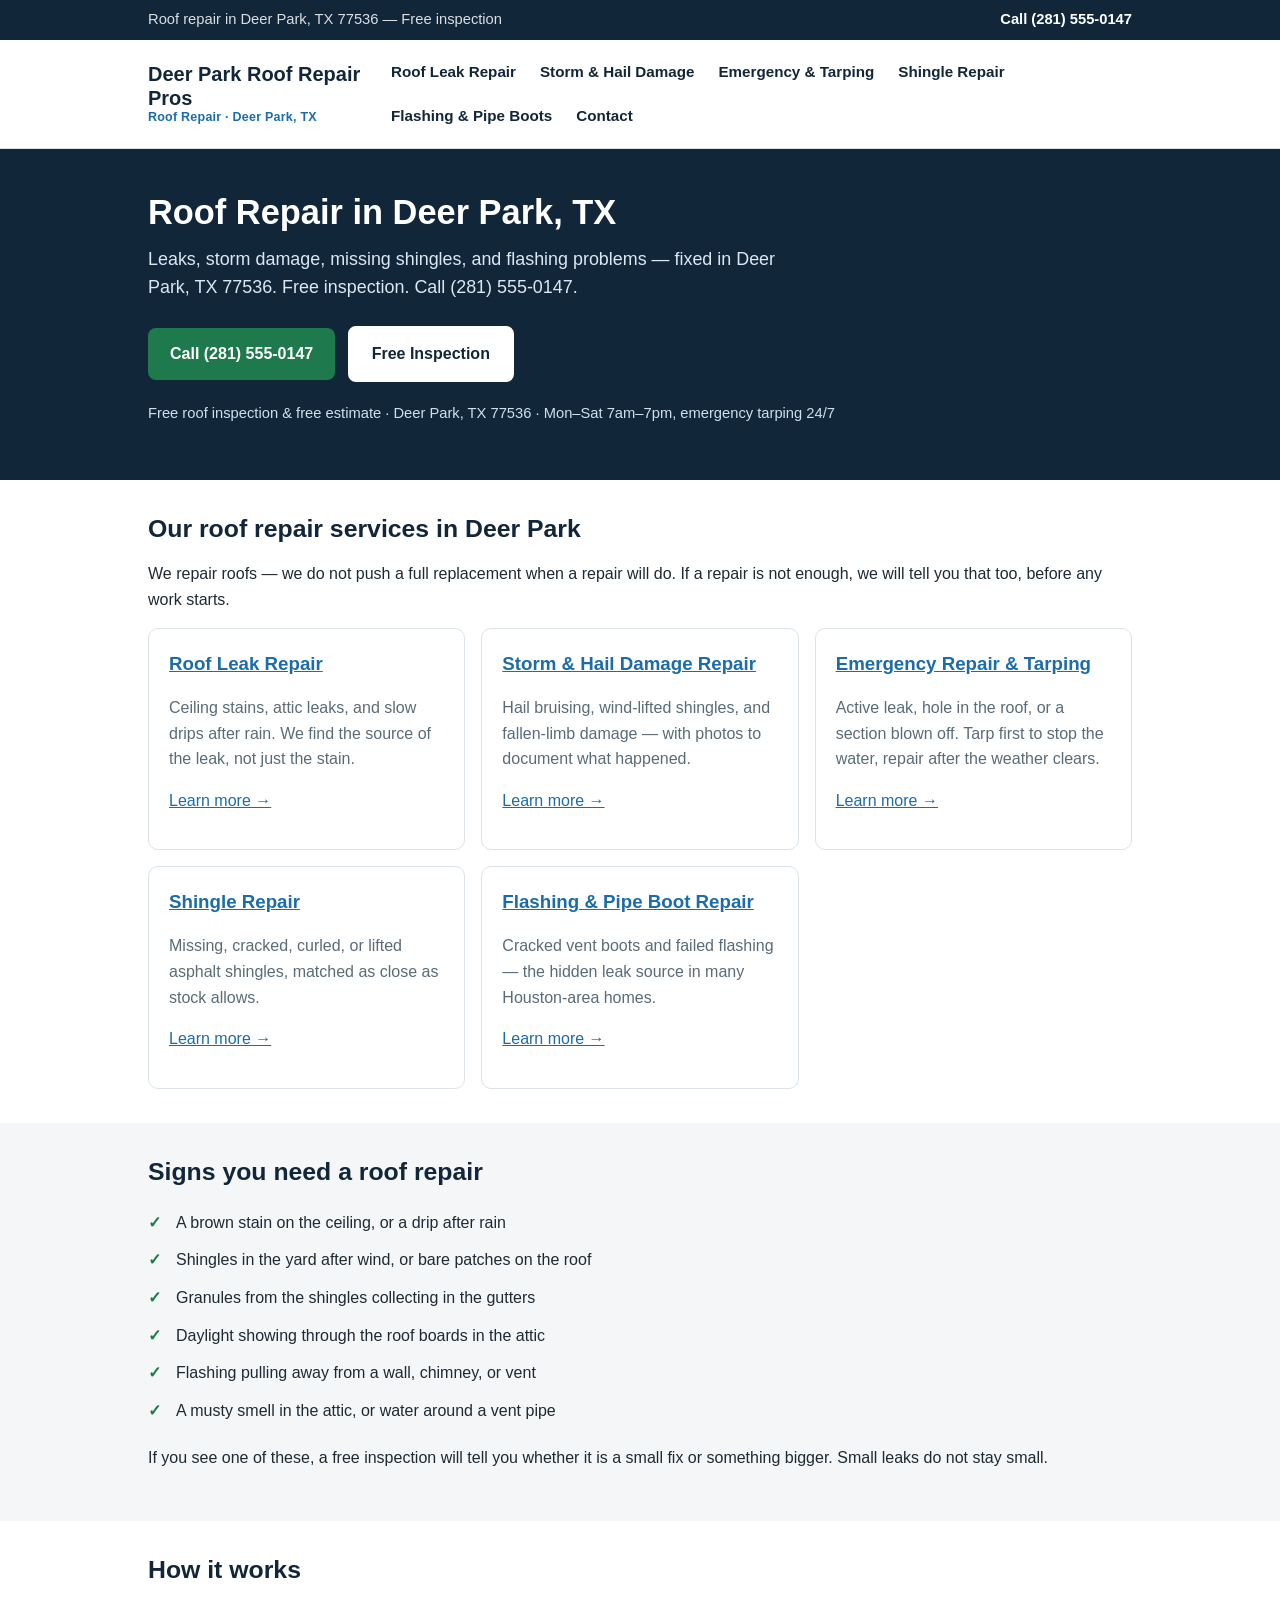
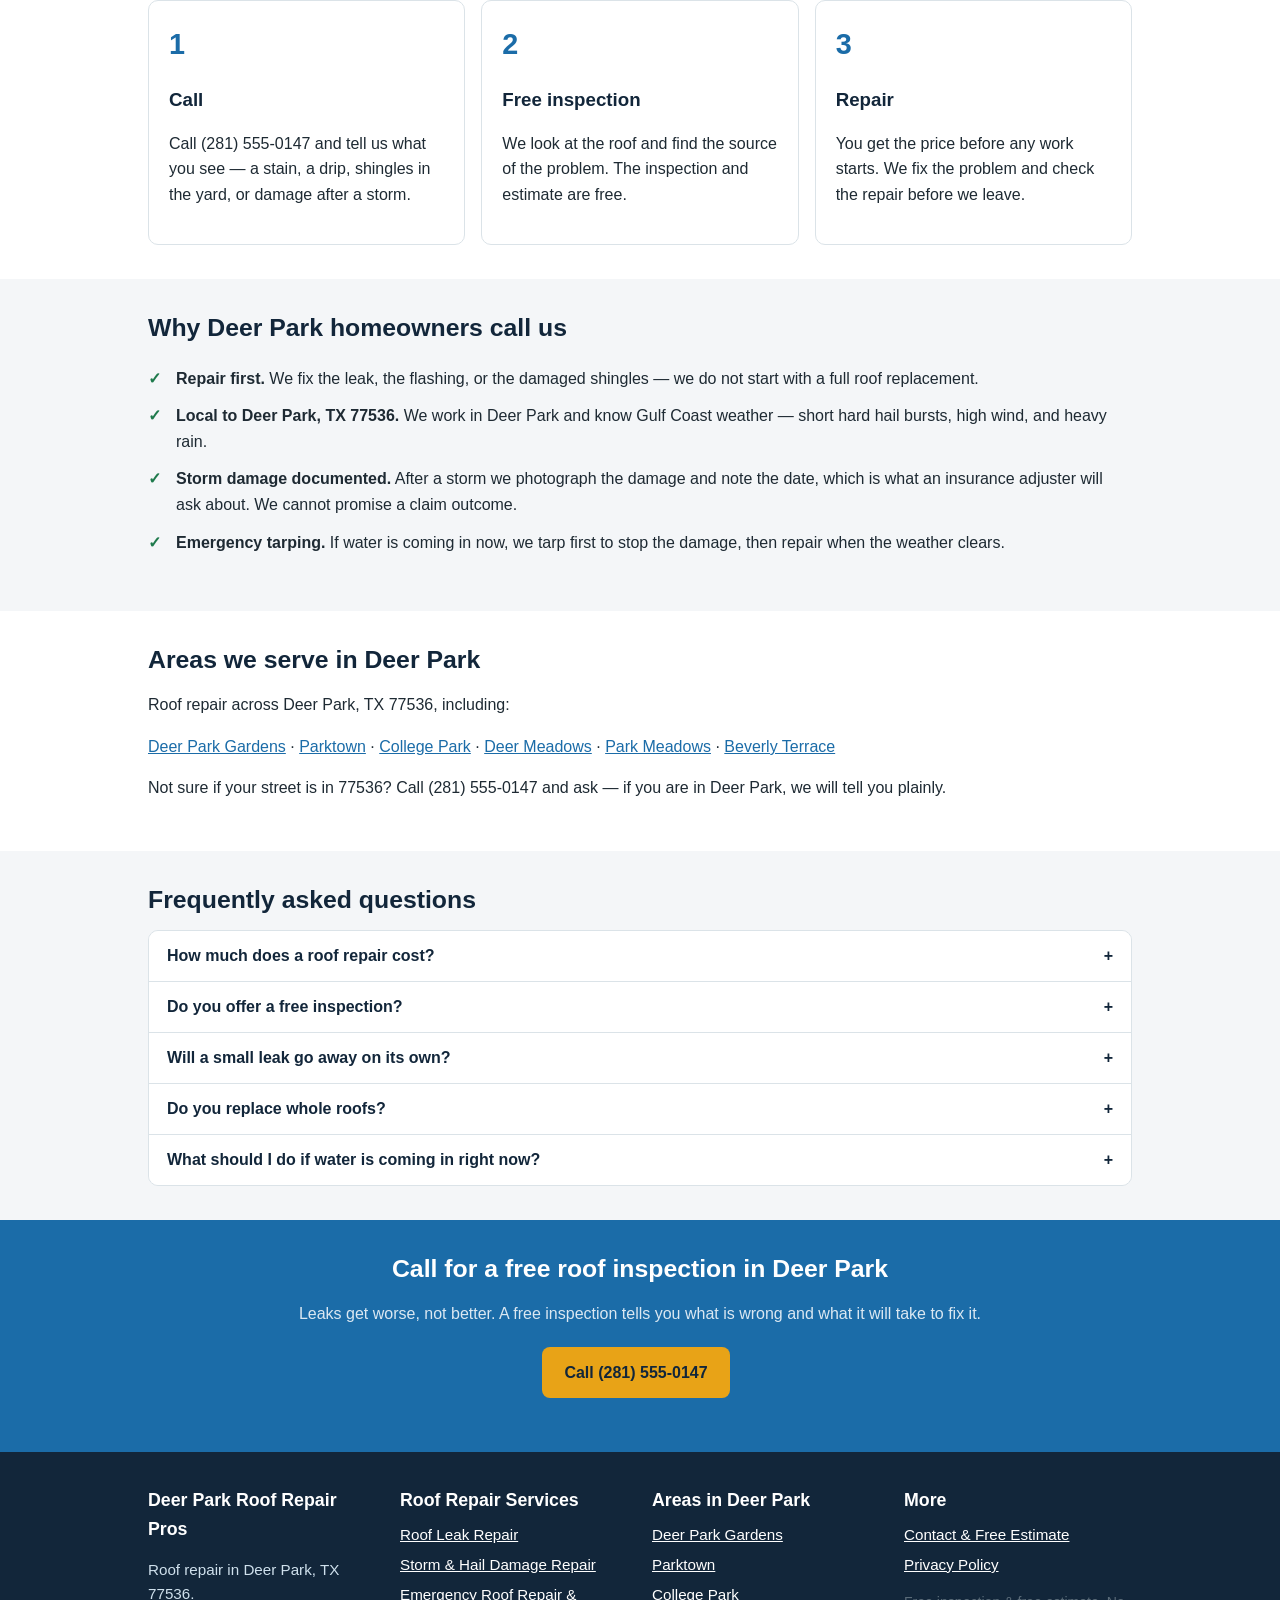
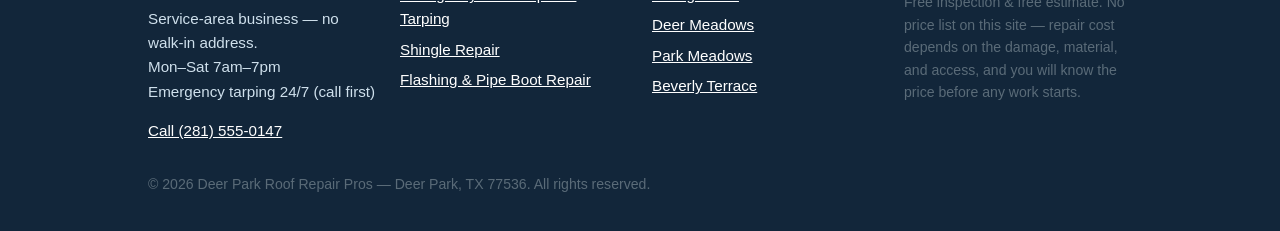
==== index.html @ 34832a9e "Initial site: Deer Park Roof Repair Pros - 14 pages, dummy phone (281) 555-0147" ====
<!DOCTYPE html>
<html lang="en">
<head>
<meta charset="utf-8">
<meta name="viewport" content="width=device-width, initial-scale=1">
<title>Roof Repair in Deer Park, TX | Deer Park Roof Repair Pros</title>
<meta name="description" content="Roof repair in Deer Park, TX 77536. Leak repair, storm &amp; hail damage, emergency tarping, shingle and flashing repair. Call for a free roof inspection.">
<link rel="icon" href="data:image/svg+xml,%3Csvg xmlns='http://www.w3.org/2000/svg' viewBox='0 0 32 32'%3E%3Crect width='32' height='32' rx='6' fill='%2312263a'/%3E%3Cpath d='M5 19 L16 7 L27 19' stroke='%23e8a317' stroke-width='3' fill='none'/%3E%3C/svg%3E">
<link rel="stylesheet" href="/styles.css">
<script type="application/ld+json">
{"@context":"https://schema.org","@type":"RoofingContractor","name":"Deer Park Roof Repair Pros","url":"https://deerparkroofrepair.com/","telephone":"+12815550147","areaServed":{"@type":"City","name":"Deer Park","addressRegion":"TX","postalCode":"77536"},"address":{"@type":"PostalAddress","addressLocality":"Deer Park","addressRegion":"TX","postalCode":"77536","addressCountry":"US"},"openingHoursSpecification":[{"@type":"OpeningHoursSpecification","dayOfWeek":["Monday","Tuesday","Wednesday","Thursday","Friday","Saturday"],"opens":"07:00","closes":"19:00"}]}
</script></head>
<body>
<div class="topbar"><div class="container"><span>Roof repair in Deer Park, TX 77536 &mdash; Free inspection</span><a href="tel:+12815550147">Call (281) 555-0147</a></div></div>
<header class="site"><div class="container"><a class="logo" href="/">Deer Park Roof Repair Pros<small>Roof Repair &middot; Deer Park, TX</small></a><button class="menu-btn" aria-expanded="false" aria-label="Menu">&#9776; Menu</button><nav class="main"><a href="/roof-leak-repair/">Roof Leak Repair</a><a href="/storm-hail-damage-repair/">Storm & Hail Damage</a><a href="/emergency-roof-repair-tarping/">Emergency & Tarping</a><a href="/shingle-repair/">Shingle Repair</a><a href="/flashing-pipe-boot-repair/">Flashing & Pipe Boots</a><a href="/contact/">Contact</a></nav></div></header>
<main>
<section class="hero"><div class="container"><h1>Roof Repair in Deer Park, TX</h1><p class="lead">Leaks, storm damage, missing shingles, and flashing problems — fixed in Deer Park, TX 77536. Free inspection. Call (281) 555-0147.</p>
<p><a class="btn call" href="tel:+12815550147">Call (281) 555-0147</a> <a class="btn secondary" href="/contact/">Free Inspection</a></p>
<p class="trust">Free roof inspection &amp; free estimate &middot; Deer Park, TX 77536 &middot; Mon&ndash;Sat 7am&ndash;7pm, emergency tarping 24/7</p></div></section>
<section><div class="container"><h2>Our roof repair services in Deer Park</h2><p>We repair roofs — we do not push a full replacement when a repair will do. If a repair is not enough, we will tell you that too, before any work starts.</p><div class="cards"><div class="card"><h3><a href="/roof-leak-repair/">Roof Leak Repair</a></h3><p>Ceiling stains, attic leaks, and slow drips after rain. We find the source of the leak, not just the stain.</p><p><a href="/roof-leak-repair/">Learn more &rarr;</a></p></div><div class="card"><h3><a href="/storm-hail-damage-repair/">Storm &amp; Hail Damage Repair</a></h3><p>Hail bruising, wind-lifted shingles, and fallen-limb damage — with photos to document what happened.</p><p><a href="/storm-hail-damage-repair/">Learn more &rarr;</a></p></div><div class="card"><h3><a href="/emergency-roof-repair-tarping/">Emergency Repair &amp; Tarping</a></h3><p>Active leak, hole in the roof, or a section blown off. Tarp first to stop the water, repair after the weather clears.</p><p><a href="/emergency-roof-repair-tarping/">Learn more &rarr;</a></p></div><div class="card"><h3><a href="/shingle-repair/">Shingle Repair</a></h3><p>Missing, cracked, curled, or lifted asphalt shingles, matched as close as stock allows.</p><p><a href="/shingle-repair/">Learn more &rarr;</a></p></div><div class="card"><h3><a href="/flashing-pipe-boot-repair/">Flashing &amp; Pipe Boot Repair</a></h3><p>Cracked vent boots and failed flashing — the hidden leak source in many Houston-area homes.</p><p><a href="/flashing-pipe-boot-repair/">Learn more &rarr;</a></p></div></div></div></section>
<section class="alt"><div class="container"><h2>Signs you need a roof repair</h2><ul class="check">
<li>A brown stain on the ceiling, or a drip after rain</li>
<li>Shingles in the yard after wind, or bare patches on the roof</li>
<li>Granules from the shingles collecting in the gutters</li>
<li>Daylight showing through the roof boards in the attic</li>
<li>Flashing pulling away from a wall, chimney, or vent</li>
<li>A musty smell in the attic, or water around a vent pipe</li>
</ul><p>If you see one of these, a free inspection will tell you whether it is a small fix or something bigger. Small leaks do not stay small.</p></div></section>
<section><div class="container"><h2>How it works</h2><div class="steps">
<div class="step"><strong>1</strong><h3>Call</h3><p>Call (281) 555-0147 and tell us what you see — a stain, a drip, shingles in the yard, or damage after a storm.</p></div>
<div class="step"><strong>2</strong><h3>Free inspection</h3><p>We look at the roof and find the source of the problem. The inspection and estimate are free.</p></div>
<div class="step"><strong>3</strong><h3>Repair</h3><p>You get the price before any work starts. We fix the problem and check the repair before we leave.</p></div>
</div></div></section>
<section class="alt"><div class="container"><h2>Why Deer Park homeowners call us</h2><ul class="check">
<li><strong>Repair first.</strong> We fix the leak, the flashing, or the damaged shingles — we do not start with a full roof replacement.</li>
<li><strong>Local to Deer Park, TX 77536.</strong> We work in Deer Park and know Gulf Coast weather — short hard hail bursts, high wind, and heavy rain.</li>
<li><strong>Storm damage documented.</strong> After a storm we photograph the damage and note the date, which is what an insurance adjuster will ask about. We cannot promise a claim outcome.</li>
<li><strong>Emergency tarping.</strong> If water is coming in now, we tarp first to stop the damage, then repair when the weather clears.</li>
</ul></div></section>
<section><div class="container"><h2>Areas we serve in Deer Park</h2><p>Roof repair across Deer Park, TX 77536, including:</p><p><a href="/areas/deer-park-gardens/">Deer Park Gardens</a> &middot; <a href="/areas/parktown/">Parktown</a> &middot; <a href="/areas/college-park/">College Park</a> &middot; <a href="/areas/deer-meadows/">Deer Meadows</a> &middot; <a href="/areas/park-meadows/">Park Meadows</a> &middot; <a href="/areas/beverly-terrace/">Beverly Terrace</a></p><p>Not sure if your street is in 77536? Call (281) 555-0147 and ask — if you are in Deer Park, we will tell you plainly.</p></div></section>
<section class="alt"><div class="container"><h2>Frequently asked questions</h2><div class="faq"><div class="faq-item"><button class="faq-q" type="button">How much does a roof repair cost? <span>+</span></button><div class="faq-a"><p>It depends on the size of the damage, the roofing material, and how easy the roof is to access. The inspection and estimate are free, and you will know the price before any work starts. We do not publish a price list, because the same leak can be a small fix on one roof and a bigger job on another.</p></div></div><div class="faq-item"><button class="faq-q" type="button">Do you offer a free inspection? <span>+</span></button><div class="faq-a"><p>Yes. Call (281) 555-0147 to book a free roof inspection in Deer Park, TX 77536. We find the source of the problem and give you an estimate before any work starts.</p></div></div><div class="faq-item"><button class="faq-q" type="button">Will a small leak go away on its own? <span>+</span></button><div class="faq-a"><p>No. A small leak usually gets worse — it can stain ceilings, damage decking, and cause mold in the attic. A free inspection is the cheapest way to find out what it is.</p></div></div><div class="faq-item"><button class="faq-q" type="button">Do you replace whole roofs? <span>+</span></button><div class="faq-a"><p>This site is for roof repair. If an inspection shows a repair will not hold, we will tell you that honestly and explain why, before any work starts.</p></div></div><div class="faq-item"><button class="faq-q" type="button">What should I do if water is coming in right now? <span>+</span></button><div class="faq-a"><p>Move valuables out of the way, put a bucket under the drip, and call (281) 555-0147 for emergency tarping. Do not climb on a wet roof.</p></div></div></div></div></section>
<section class="cta-band"><div class="container"><h2>Call for a free roof inspection in Deer Park</h2><p>Leaks get worse, not better. A free inspection tells you what is wrong and what it will take to fix it.</p><p><a class="btn" href="tel:+12815550147">Call (281) 555-0147</a></p></div></section>
</main>
<footer class="site"><div class="container"><div class="foot-grid">
<div><h3>Deer Park Roof Repair Pros</h3><p>Roof repair in Deer Park, TX 77536.<br>Service-area business &mdash; no walk-in address.<br>Mon&ndash;Sat 7am&ndash;7pm<br>Emergency tarping 24/7 (call first)</p><p><a href="tel:+12815550147">Call (281) 555-0147</a></p></div>
<div><h3>Roof Repair Services</h3><ul>
<li><a href="/roof-leak-repair/">Roof Leak Repair</a></li>
<li><a href="/storm-hail-damage-repair/">Storm &amp; Hail Damage Repair</a></li>
<li><a href="/emergency-roof-repair-tarping/">Emergency Roof Repair &amp; Tarping</a></li>
<li><a href="/shingle-repair/">Shingle Repair</a></li>
<li><a href="/flashing-pipe-boot-repair/">Flashing &amp; Pipe Boot Repair</a></li>
</ul></div>
<div><h3>Areas in Deer Park</h3><ul><li><a href="/areas/deer-park-gardens/">Deer Park Gardens</a></li><li><a href="/areas/parktown/">Parktown</a></li><li><a href="/areas/college-park/">College Park</a></li><li><a href="/areas/deer-meadows/">Deer Meadows</a></li><li><a href="/areas/park-meadows/">Park Meadows</a></li><li><a href="/areas/beverly-terrace/">Beverly Terrace</a></li></ul></div>
<div><h3>More</h3><ul><li><a href="/contact/">Contact &amp; Free Estimate</a></li><li><a href="/privacy-policy/">Privacy Policy</a></li></ul><p class="small">Free inspection &amp; free estimate. No price list on this site &mdash; repair cost depends on the damage, material, and access, and you will know the price before any work starts.</p></div>
</div><p class="small">&copy; 2026 Deer Park Roof Repair Pros &mdash; Deer Park, TX 77536. All rights reserved.</p></div></footer>
<a class="sticky-call" href="tel:+12815550147">Call Now: (281) 555-0147</a>
<script src="/script.js"></script>
</body>
</html>
---- styles.css ----
/* Deer Park Roof Repair Pros — shared styles. Static site, system fonts, no external requests. */
:root{--navy:#12263a;--blue:#1b6ca8;--blue-dark:#14507e;--accent:#e8a317;--bg:#f4f6f8;--card:#fff;--text:#1e2a33;--muted:#5a6b78;--line:#dbe3e8;--green:#1e7a4c}
*{box-sizing:border-box}
html{scroll-behavior:smooth}
body{margin:0;font-family:-apple-system,BlinkMacSystemFont,"Segoe UI",Roboto,Helvetica,Arial,sans-serif;color:var(--text);line-height:1.6;background:#fff}
a{color:var(--blue)}
img{max-width:100%}
.container{max-width:1020px;margin:0 auto;padding:0 18px}
.topbar{background:var(--navy);color:#fff;font-size:.92rem}
.topbar .container{display:flex;justify-content:space-between;align-items:center;gap:12px;padding-top:8px;padding-bottom:8px;flex-wrap:wrap}
.topbar a{color:#fff;font-weight:700;text-decoration:none}
.topbar span{opacity:.85}
header.site{background:#fff;border-bottom:1px solid var(--line);position:sticky;top:0;z-index:20}
header.site .container{display:flex;justify-content:space-between;align-items:center;gap:14px;padding-top:12px;padding-bottom:12px}
.logo{font-size:1.25rem;font-weight:800;color:var(--navy);text-decoration:none;line-height:1.2}
.logo small{display:block;font-size:.78rem;color:var(--blue);font-weight:700;letter-spacing:.02em}
nav.main{display:flex;gap:4px;flex-wrap:wrap}
nav.main a{color:var(--navy);text-decoration:none;padding:8px 10px;border-radius:6px;font-weight:600;font-size:.95rem}
nav.main a:hover,nav.main a.active{background:var(--bg);color:var(--blue)}
.menu-btn{display:none;background:var(--navy);color:#fff;border:0;border-radius:6px;padding:9px 12px;font-size:1rem;cursor:pointer}
.hero{background:var(--navy);color:#fff;padding:44px 0 40px}
.hero h1{font-size:2.15rem;line-height:1.15;margin:0 0 12px}
.hero p.lead{font-size:1.12rem;max-width:640px;margin:0 0 20px;color:#dbe8f2}
.btn{display:inline-block;background:var(--accent);color:#12263a;font-weight:800;text-decoration:none;padding:13px 22px;border-radius:8px;margin:4px 8px 4px 0}
.btn.secondary{background:#fff;color:var(--navy);border:2px solid #fff}
.btn.call{background:var(--green);color:#fff}
.btn:hover{opacity:.92}
.trust{font-size:.92rem;color:#cfe0ec;margin-top:14px}
section{padding:34px 0}
section.alt{background:var(--bg)}
h2{font-size:1.55rem;color:var(--navy);line-height:1.25;margin:0 0 14px}
h3{color:var(--navy);margin:18px 0 8px}
.cards{display:grid;grid-template-columns:repeat(auto-fit,minmax(260px,1fr));gap:16px}
.card{background:var(--card);border:1px solid var(--line);border-radius:10px;padding:20px}
.card h3{margin-top:0}
.card p{color:var(--muted)}
.steps{display:grid;grid-template-columns:repeat(auto-fit,minmax(220px,1fr));gap:16px;counter-reset:step}
.step{background:var(--card);border:1px solid var(--line);border-radius:10px;padding:20px}
.step strong{font-size:1.8rem;color:var(--blue);display:block}
ul.check{list-style:none;padding:0}
ul.check li{padding:6px 0 6px 28px;position:relative}
ul.check li:before{content:"✓";position:absolute;left:0;color:var(--green);font-weight:800}
.faq{border:1px solid var(--line);border-radius:10px;overflow:hidden}
.faq-item{border-bottom:1px solid var(--line)}
.faq-item:last-child{border-bottom:0}
.faq-q{width:100%;text-align:left;background:#fff;border:0;padding:16px 18px;font-size:1rem;font-weight:700;color:var(--navy);cursor:pointer;display:flex;justify-content:space-between;gap:12px}
.faq-a{display:none;padding:0 18px 16px;color:var(--muted)}
.faq-item.open .faq-a{display:block}
.cta-band{background:var(--blue);color:#fff;text-align:center}
.cta-band h2{color:#fff}
.cta-band p{color:#dbe8f2}
footer.site{background:var(--navy);color:#cfe0ec;padding:34px 0 22px;font-size:.95rem}
footer.site a{color:#fff}
footer.site h3{color:#fff;margin-top:0}
.foot-grid{display:grid;grid-template-columns:repeat(auto-fit,minmax(220px,1fr));gap:24px}
.foot-grid ul{list-style:none;padding:0;margin:0}
.foot-grid li{margin:6px 0}
.small{font-size:.88rem;color:var(--muted)}
.sticky-call{display:none;position:fixed;left:0;right:0;bottom:0;background:var(--green);color:#fff;text-align:center;padding:14px;font-weight:800;text-decoration:none;z-index:30;font-size:1.1rem}
form{max-width:560px}
label{display:block;font-weight:700;margin:14px 0 5px}
input,select,textarea{width:100%;padding:11px;border:1px solid var(--line);border-radius:6px;font:inherit}
button.submit{background:var(--blue);color:#fff;border:0;padding:13px 22px;border-radius:8px;font-weight:800;cursor:pointer;font-size:1rem}
.notice{background:#fff8e1;border:1px solid #f0d48a;border-radius:8px;padding:14px 16px;margin:16px 0}
@media(max-width:760px){
  .hero h1{font-size:1.7rem}
  nav.main{display:none;width:100%;flex-direction:column}
  nav.main.open{display:flex}
  .menu-btn{display:block}
  .topbar span{display:none}
  .sticky-call{display:block}
  body{padding-bottom:52px}
}
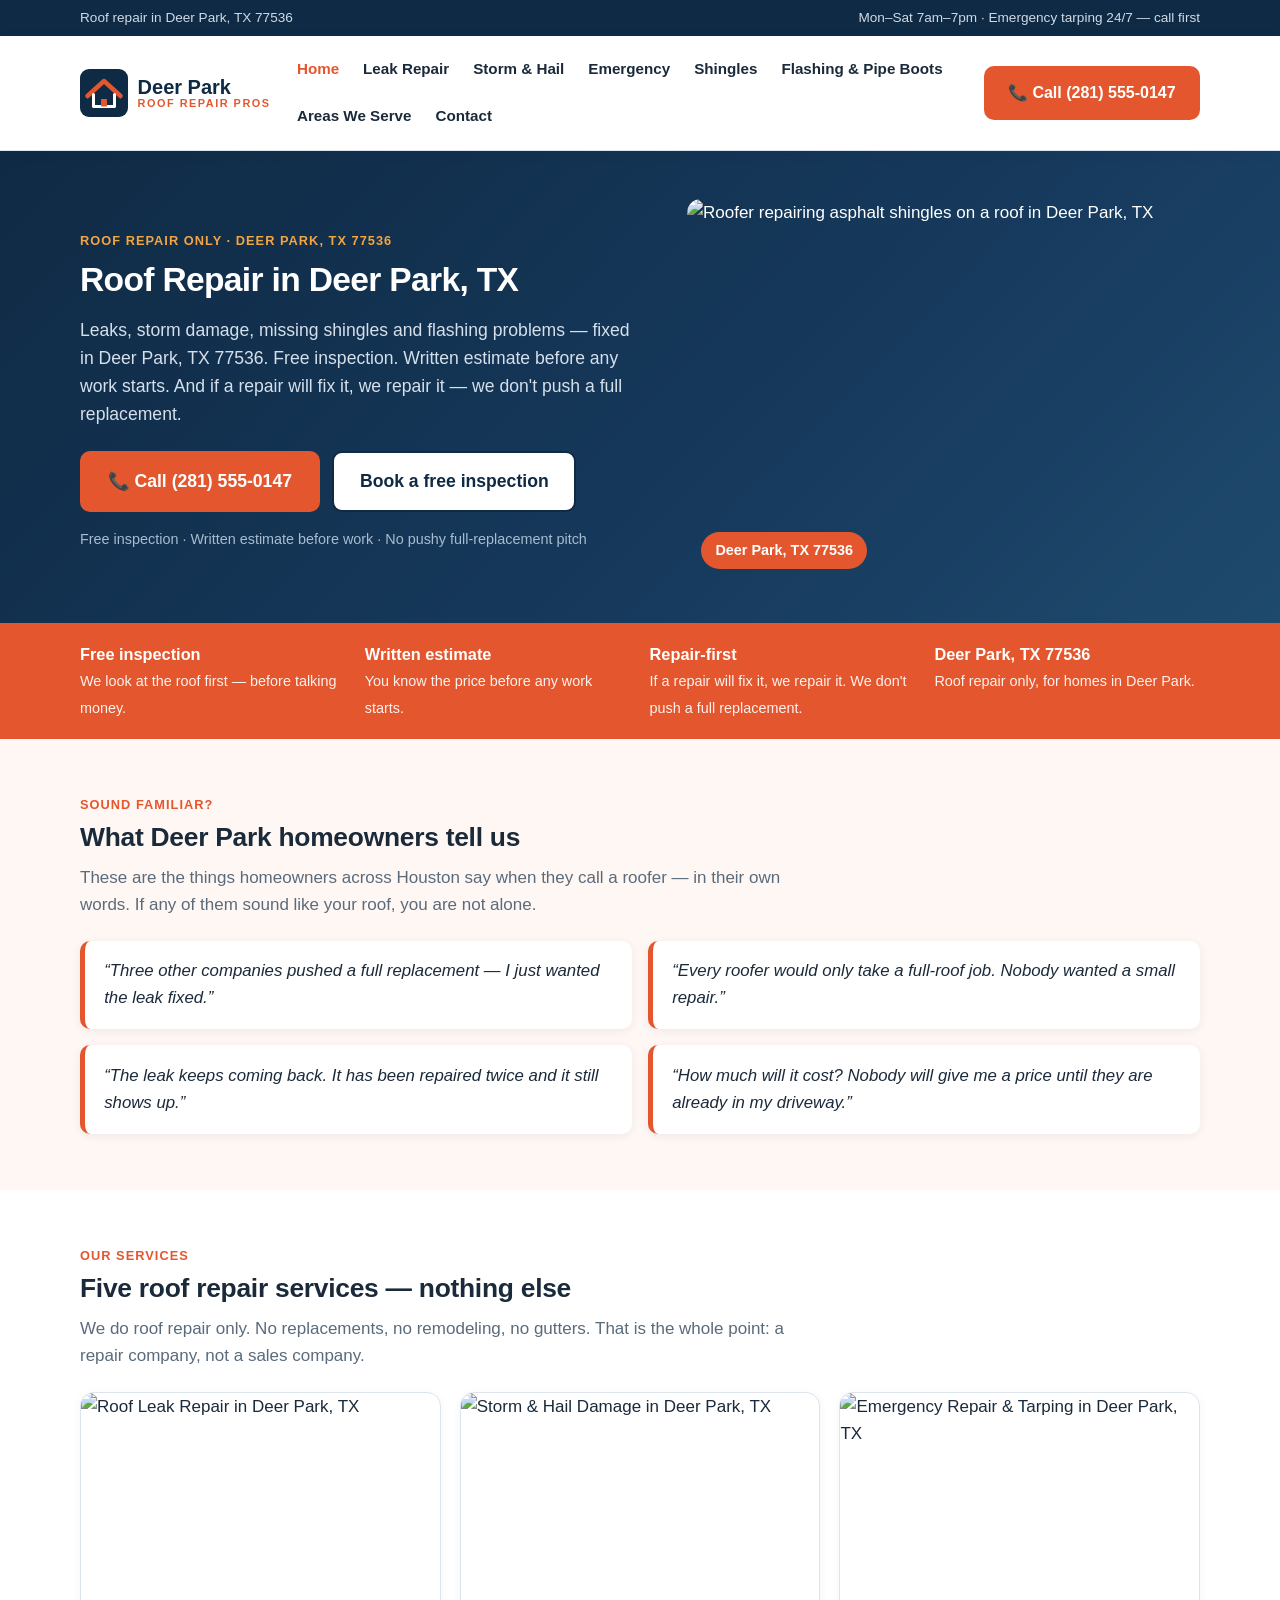
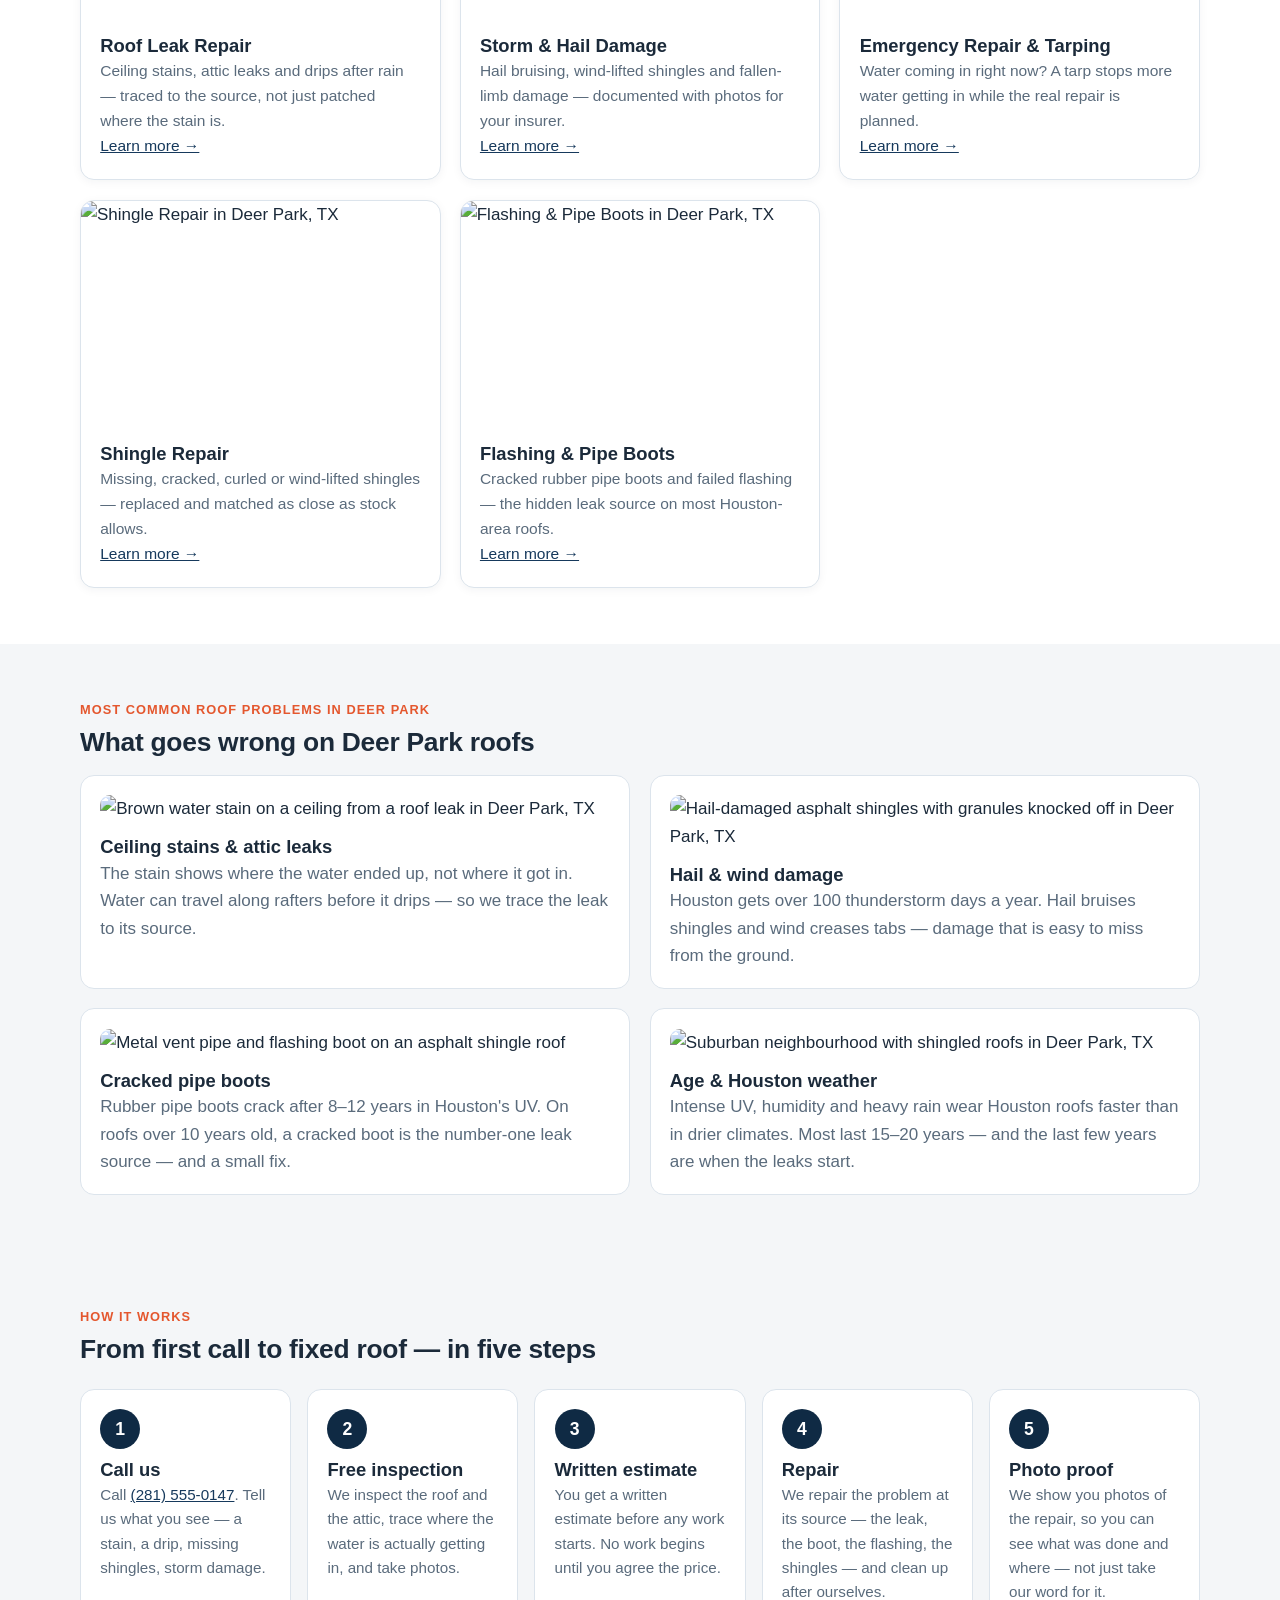
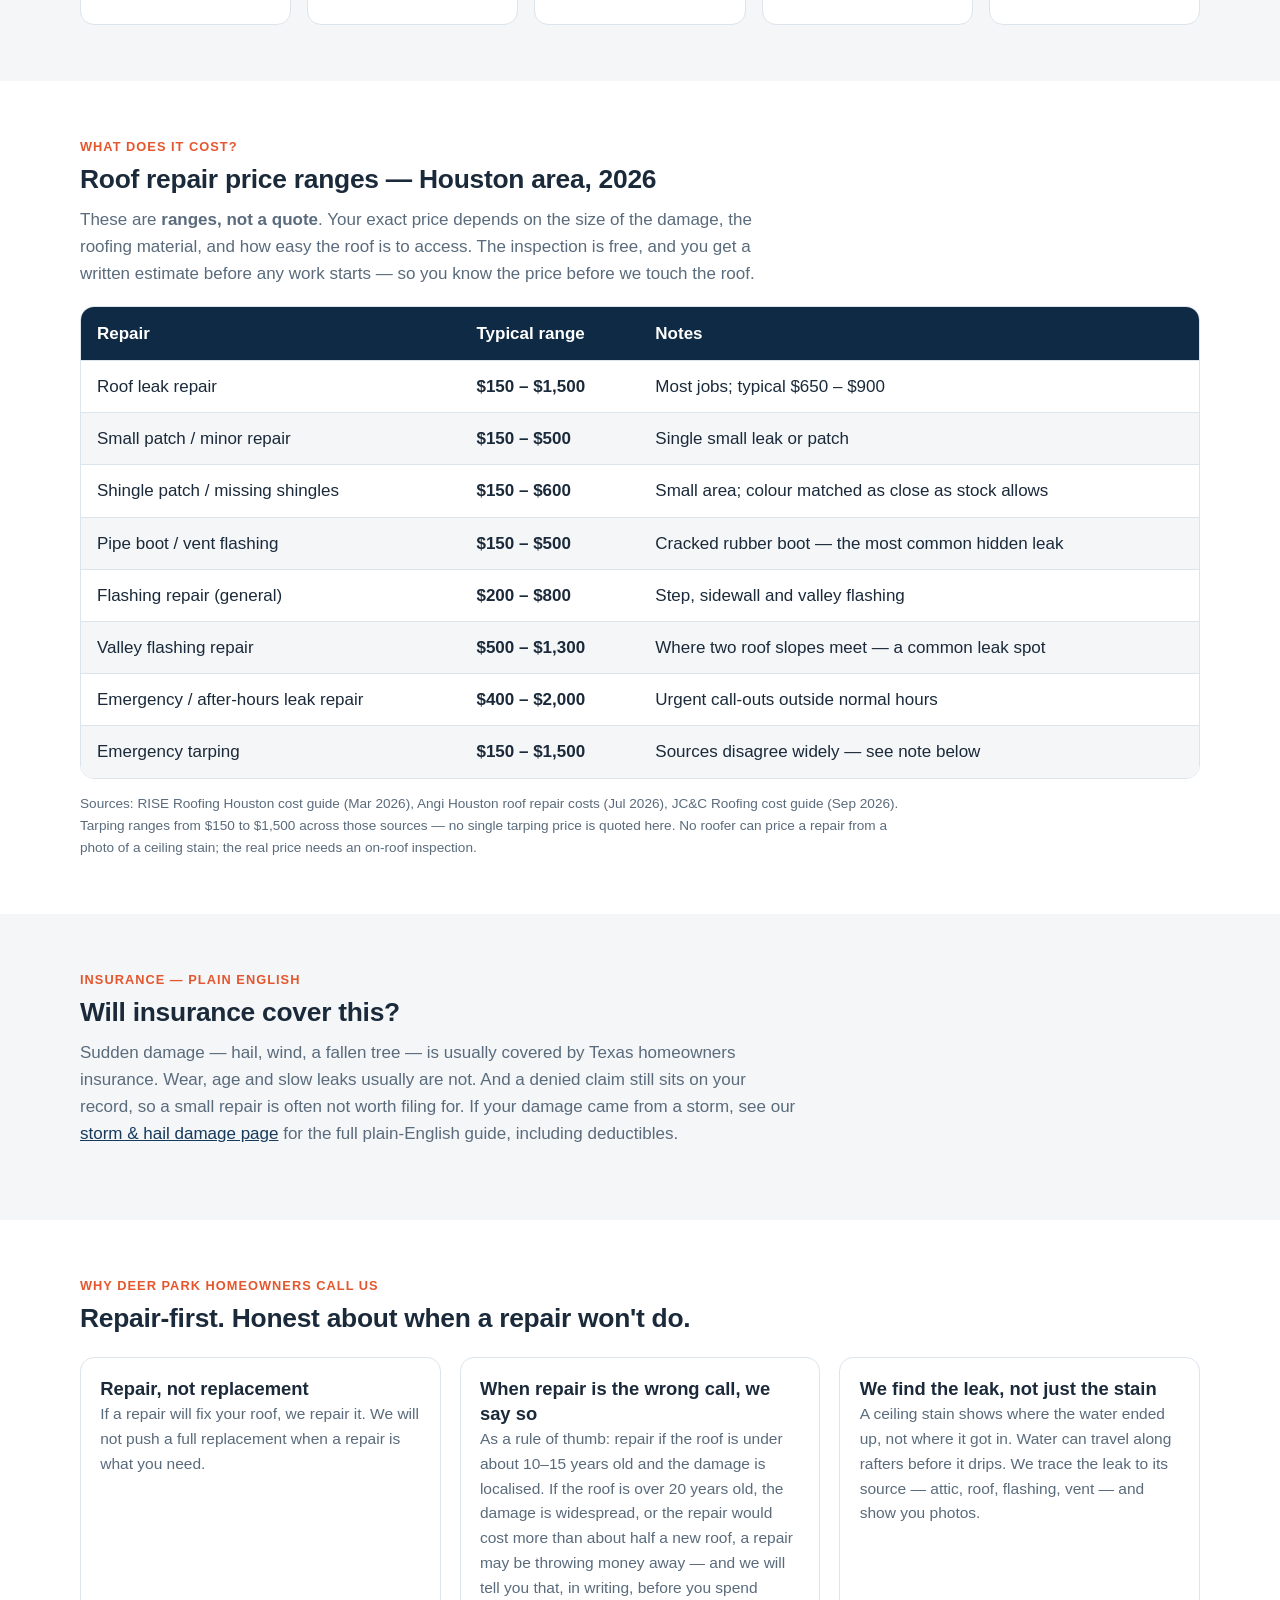
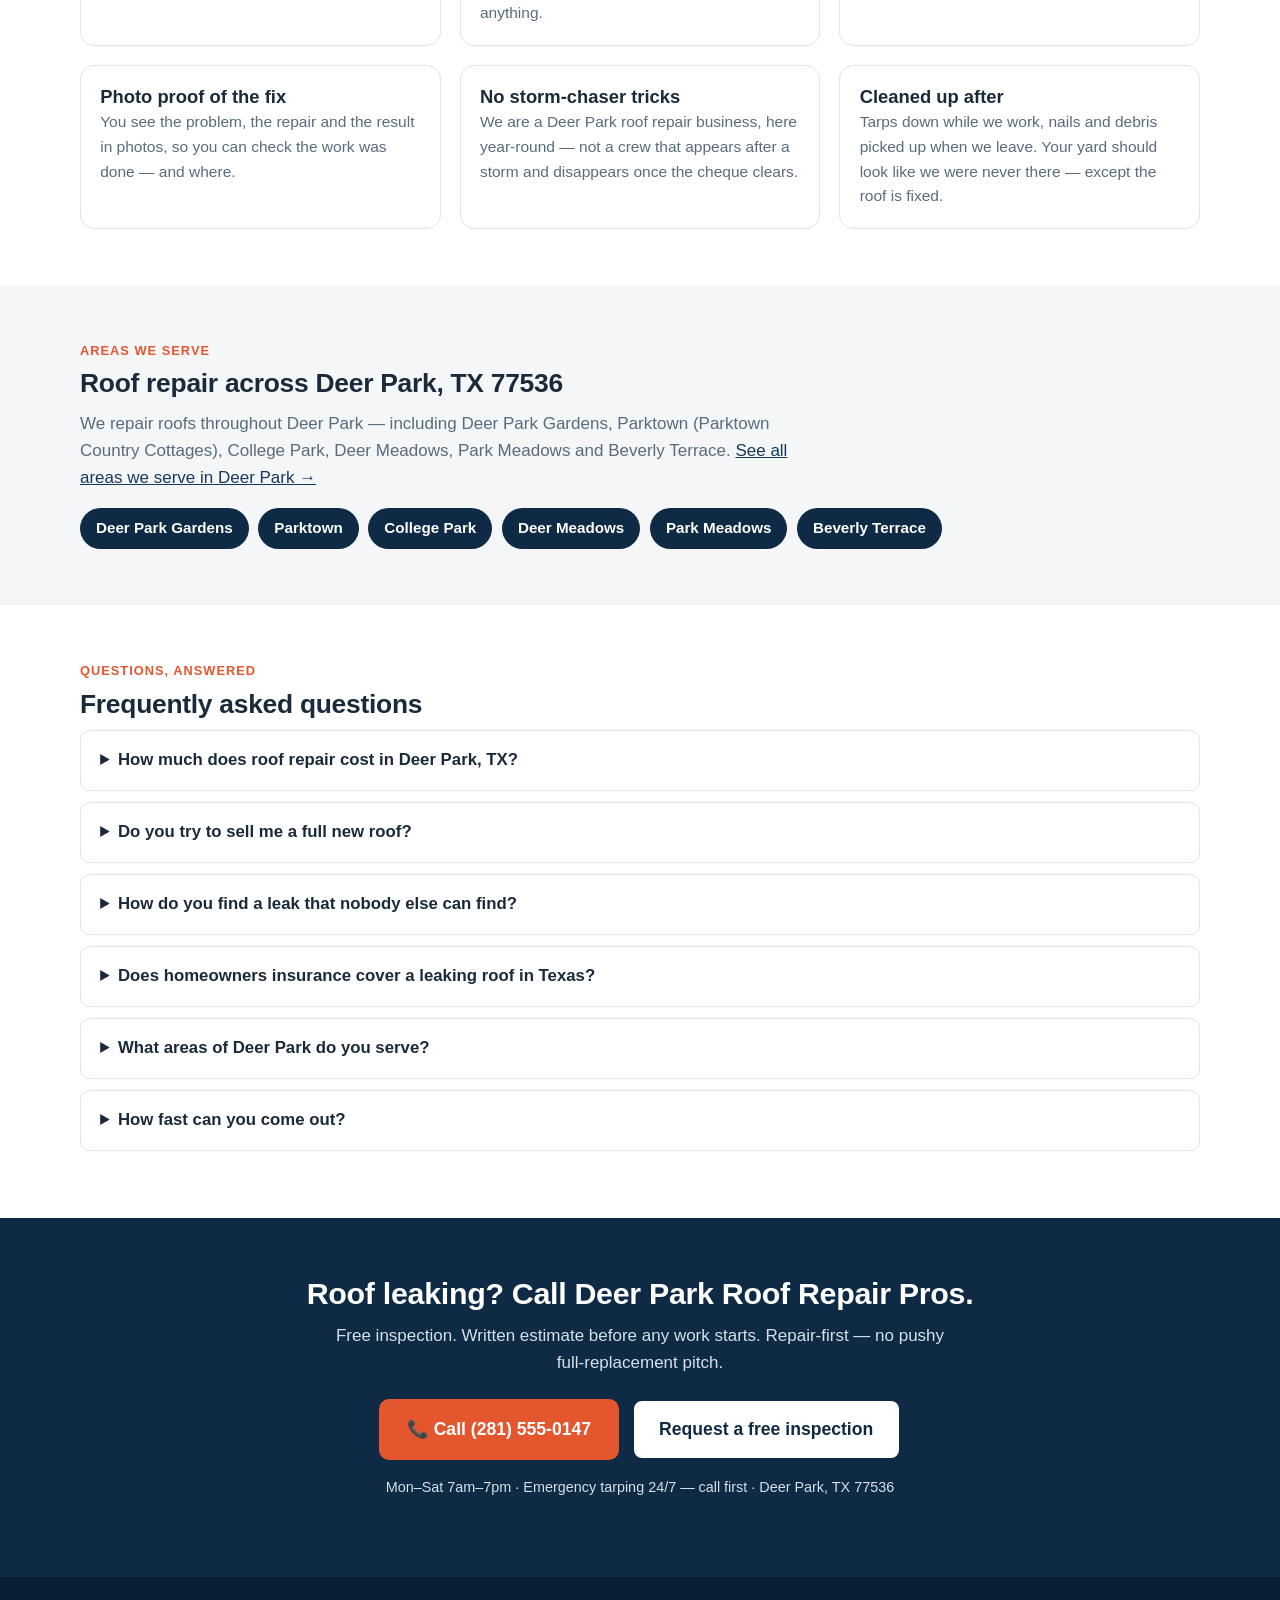
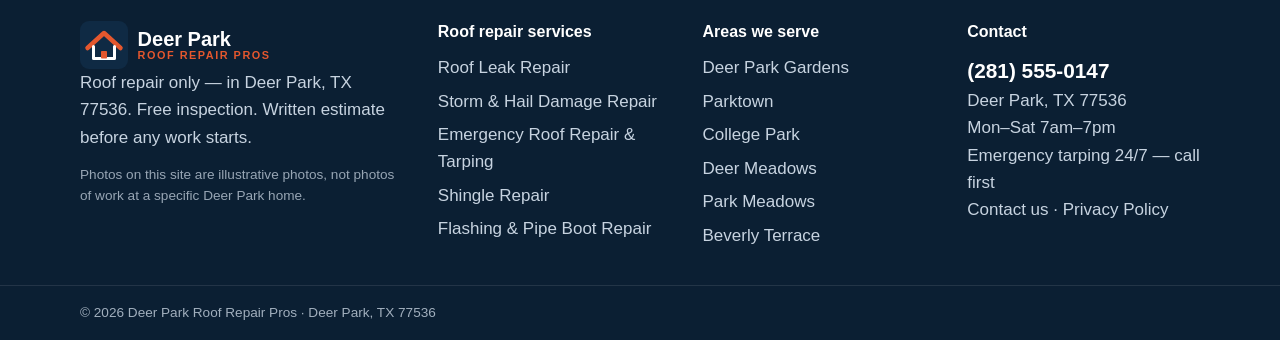
==== commit b396240f: "Site v2: redesigned with logo, photos, sections, mobile-first, keyword + pain-point research" ====
--- a/index.html
+++ b/index.html
@@ -1,59 +1,48 @@
 <!DOCTYPE html>
-<html lang="en">
-<head>
-<meta charset="utf-8">
-<meta name="viewport" content="width=device-width, initial-scale=1">
-<title>Roof Repair in Deer Park, TX | Deer Park Roof Repair Pros</title>
-<meta name="description" content="Roof repair in Deer Park, TX 77536. Leak repair, storm &amp; hail damage, emergency tarping, shingle and flashing repair. Call for a free roof inspection.">
-<link rel="icon" href="data:image/svg+xml,%3Csvg xmlns='http://www.w3.org/2000/svg' viewBox='0 0 32 32'%3E%3Crect width='32' height='32' rx='6' fill='%2312263a'/%3E%3Cpath d='M5 19 L16 7 L27 19' stroke='%23e8a317' stroke-width='3' fill='none'/%3E%3C/svg%3E">
-<link rel="stylesheet" href="/styles.css">
-<script type="application/ld+json">
-{"@context":"https://schema.org","@type":"RoofingContractor","name":"Deer Park Roof Repair Pros","url":"https://deerparkroofrepair.com/","telephone":"+12815550147","areaServed":{"@type":"City","name":"Deer Park","addressRegion":"TX","postalCode":"77536"},"address":{"@type":"PostalAddress","addressLocality":"Deer Park","addressRegion":"TX","postalCode":"77536","addressCountry":"US"},"openingHoursSpecification":[{"@type":"OpeningHoursSpecification","dayOfWeek":["Monday","Tuesday","Wednesday","Thursday","Friday","Saturday"],"opens":"07:00","closes":"19:00"}]}
-</script></head>
-<body>
-<div class="topbar"><div class="container"><span>Roof repair in Deer Park, TX 77536 &mdash; Free inspection</span><a href="tel:+12815550147">Call (281) 555-0147</a></div></div>
-<header class="site"><div class="container"><a class="logo" href="/">Deer Park Roof Repair Pros<small>Roof Repair &middot; Deer Park, TX</small></a><button class="menu-btn" aria-expanded="false" aria-label="Menu">&#9776; Menu</button><nav class="main"><a href="/roof-leak-repair/">Roof Leak Repair</a><a href="/storm-hail-damage-repair/">Storm & Hail Damage</a><a href="/emergency-roof-repair-tarping/">Emergency & Tarping</a><a href="/shingle-repair/">Shingle Repair</a><a href="/flashing-pipe-boot-repair/">Flashing & Pipe Boots</a><a href="/contact/">Contact</a></nav></div></header>
-<main>
-<section class="hero"><div class="container"><h1>Roof Repair in Deer Park, TX</h1><p class="lead">Leaks, storm damage, missing shingles, and flashing problems — fixed in Deer Park, TX 77536. Free inspection. Call (281) 555-0147.</p>
-<p><a class="btn call" href="tel:+12815550147">Call (281) 555-0147</a> <a class="btn secondary" href="/contact/">Free Inspection</a></p>
-<p class="trust">Free roof inspection &amp; free estimate &middot; Deer Park, TX 77536 &middot; Mon&ndash;Sat 7am&ndash;7pm, emergency tarping 24/7</p></div></section>
-<section><div class="container"><h2>Our roof repair services in Deer Park</h2><p>We repair roofs — we do not push a full replacement when a repair will do. If a repair is not enough, we will tell you that too, before any work starts.</p><div class="cards"><div class="card"><h3><a href="/roof-leak-repair/">Roof Leak Repair</a></h3><p>Ceiling stains, attic leaks, and slow drips after rain. We find the source of the leak, not just the stain.</p><p><a href="/roof-leak-repair/">Learn more &rarr;</a></p></div><div class="card"><h3><a href="/storm-hail-damage-repair/">Storm &amp; Hail Damage Repair</a></h3><p>Hail bruising, wind-lifted shingles, and fallen-limb damage — with photos to document what happened.</p><p><a href="/storm-hail-damage-repair/">Learn more &rarr;</a></p></div><div class="card"><h3><a href="/emergency-roof-repair-tarping/">Emergency Repair &amp; Tarping</a></h3><p>Active leak, hole in the roof, or a section blown off. Tarp first to stop the water, repair after the weather clears.</p><p><a href="/emergency-roof-repair-tarping/">Learn more &rarr;</a></p></div><div class="card"><h3><a href="/shingle-repair/">Shingle Repair</a></h3><p>Missing, cracked, curled, or lifted asphalt shingles, matched as close as stock allows.</p><p><a href="/shingle-repair/">Learn more &rarr;</a></p></div><div class="card"><h3><a href="/flashing-pipe-boot-repair/">Flashing &amp; Pipe Boot Repair</a></h3><p>Cracked vent boots and failed flashing — the hidden leak source in many Houston-area homes.</p><p><a href="/flashing-pipe-boot-repair/">Learn more &rarr;</a></p></div></div></div></section>
-<section class="alt"><div class="container"><h2>Signs you need a roof repair</h2><ul class="check">
-<li>A brown stain on the ceiling, or a drip after rain</li>
-<li>Shingles in the yard after wind, or bare patches on the roof</li>
-<li>Granules from the shingles collecting in the gutters</li>
-<li>Daylight showing through the roof boards in the attic</li>
-<li>Flashing pulling away from a wall, chimney, or vent</li>
-<li>A musty smell in the attic, or water around a vent pipe</li>
-</ul><p>If you see one of these, a free inspection will tell you whether it is a small fix or something bigger. Small leaks do not stay small.</p></div></section>
-<section><div class="container"><h2>How it works</h2><div class="steps">
-<div class="step"><strong>1</strong><h3>Call</h3><p>Call (281) 555-0147 and tell us what you see — a stain, a drip, shingles in the yard, or damage after a storm.</p></div>
-<div class="step"><strong>2</strong><h3>Free inspection</h3><p>We look at the roof and find the source of the problem. The inspection and estimate are free.</p></div>
-<div class="step"><strong>3</strong><h3>Repair</h3><p>You get the price before any work starts. We fix the problem and check the repair before we leave.</p></div>
-</div></div></section>
-<section class="alt"><div class="container"><h2>Why Deer Park homeowners call us</h2><ul class="check">
-<li><strong>Repair first.</strong> We fix the leak, the flashing, or the damaged shingles — we do not start with a full roof replacement.</li>
-<li><strong>Local to Deer Park, TX 77536.</strong> We work in Deer Park and know Gulf Coast weather — short hard hail bursts, high wind, and heavy rain.</li>
-<li><strong>Storm damage documented.</strong> After a storm we photograph the damage and note the date, which is what an insurance adjuster will ask about. We cannot promise a claim outcome.</li>
-<li><strong>Emergency tarping.</strong> If water is coming in now, we tarp first to stop the damage, then repair when the weather clears.</li>
-</ul></div></section>
-<section><div class="container"><h2>Areas we serve in Deer Park</h2><p>Roof repair across Deer Park, TX 77536, including:</p><p><a href="/areas/deer-park-gardens/">Deer Park Gardens</a> &middot; <a href="/areas/parktown/">Parktown</a> &middot; <a href="/areas/college-park/">College Park</a> &middot; <a href="/areas/deer-meadows/">Deer Meadows</a> &middot; <a href="/areas/park-meadows/">Park Meadows</a> &middot; <a href="/areas/beverly-terrace/">Beverly Terrace</a></p><p>Not sure if your street is in 77536? Call (281) 555-0147 and ask — if you are in Deer Park, we will tell you plainly.</p></div></section>
-<section class="alt"><div class="container"><h2>Frequently asked questions</h2><div class="faq"><div class="faq-item"><button class="faq-q" type="button">How much does a roof repair cost? <span>+</span></button><div class="faq-a"><p>It depends on the size of the damage, the roofing material, and how easy the roof is to access. The inspection and estimate are free, and you will know the price before any work starts. We do not publish a price list, because the same leak can be a small fix on one roof and a bigger job on another.</p></div></div><div class="faq-item"><button class="faq-q" type="button">Do you offer a free inspection? <span>+</span></button><div class="faq-a"><p>Yes. Call (281) 555-0147 to book a free roof inspection in Deer Park, TX 77536. We find the source of the problem and give you an estimate before any work starts.</p></div></div><div class="faq-item"><button class="faq-q" type="button">Will a small leak go away on its own? <span>+</span></button><div class="faq-a"><p>No. A small leak usually gets worse — it can stain ceilings, damage decking, and cause mold in the attic. A free inspection is the cheapest way to find out what it is.</p></div></div><div class="faq-item"><button class="faq-q" type="button">Do you replace whole roofs? <span>+</span></button><div class="faq-a"><p>This site is for roof repair. If an inspection shows a repair will not hold, we will tell you that honestly and explain why, before any work starts.</p></div></div><div class="faq-item"><button class="faq-q" type="button">What should I do if water is coming in right now? <span>+</span></button><div class="faq-a"><p>Move valuables out of the way, put a bucket under the drip, and call (281) 555-0147 for emergency tarping. Do not climb on a wet roof.</p></div></div></div></div></section>
-<section class="cta-band"><div class="container"><h2>Call for a free roof inspection in Deer Park</h2><p>Leaks get worse, not better. A free inspection tells you what is wrong and what it will take to fix it.</p><p><a class="btn" href="tel:+12815550147">Call (281) 555-0147</a></p></div></section>
-</main>
-<footer class="site"><div class="container"><div class="foot-grid">
-<div><h3>Deer Park Roof Repair Pros</h3><p>Roof repair in Deer Park, TX 77536.<br>Service-area business &mdash; no walk-in address.<br>Mon&ndash;Sat 7am&ndash;7pm<br>Emergency tarping 24/7 (call first)</p><p><a href="tel:+12815550147">Call (281) 555-0147</a></p></div>
-<div><h3>Roof Repair Services</h3><ul>
-<li><a href="/roof-leak-repair/">Roof Leak Repair</a></li>
-<li><a href="/storm-hail-damage-repair/">Storm &amp; Hail Damage Repair</a></li>
-<li><a href="/emergency-roof-repair-tarping/">Emergency Roof Repair &amp; Tarping</a></li>
-<li><a href="/shingle-repair/">Shingle Repair</a></li>
-<li><a href="/flashing-pipe-boot-repair/">Flashing &amp; Pipe Boot Repair</a></li>
-</ul></div>
-<div><h3>Areas in Deer Park</h3><ul><li><a href="/areas/deer-park-gardens/">Deer Park Gardens</a></li><li><a href="/areas/parktown/">Parktown</a></li><li><a href="/areas/college-park/">College Park</a></li><li><a href="/areas/deer-meadows/">Deer Meadows</a></li><li><a href="/areas/park-meadows/">Park Meadows</a></li><li><a href="/areas/beverly-terrace/">Beverly Terrace</a></li></ul></div>
-<div><h3>More</h3><ul><li><a href="/contact/">Contact &amp; Free Estimate</a></li><li><a href="/privacy-policy/">Privacy Policy</a></li></ul><p class="small">Free inspection &amp; free estimate. No price list on this site &mdash; repair cost depends on the damage, material, and access, and you will know the price before any work starts.</p></div>
-</div><p class="small">&copy; 2026 Deer Park Roof Repair Pros &mdash; Deer Park, TX 77536. All rights reserved.</p></div></footer>
-<a class="sticky-call" href="tel:+12815550147">Call Now: (281) 555-0147</a>
-<script src="/script.js"></script>
-</body>
-</html>
+<html lang="en"><head><meta charset="utf-8"><meta name="viewport" content="width=device-width, initial-scale=1">
+<title>Roof Repair in Deer Park, TX | Deer Park Roof Repair Pros</title><meta name="description" content="Roof repair in Deer Park, TX 77536. Leak repair, storm & hail damage, emergency tarping, shingle and flashing repair. Free inspection — call (281) 555-0147.">
+<link rel="canonical" href="https://deerparkroofrepair.com/"><link rel="icon" type="image/svg+xml" href="/favicon.svg">
+<link rel="stylesheet" href="/styles.css"><script type="application/ld+json">{"@context":"https://schema.org","@type":"RoofingContractor","name":"Deer Park Roof Repair Pros","url":"https://deerparkroofrepair.com/","telephone":"+12815550147","areaServed":{"@type":"City","name":"Deer Park","addressRegion":"TX","postalCode":"77536"},"openingHours":"Mo-Sa 07:00-19:00","priceRange":"$$"}</script></head>
+<body><div class="topbar"><div class="wrap topbar-in"><span>Roof repair in Deer Park, TX 77536</span><span class="topbar-hours">Mon–Sat 7am–7pm · Emergency tarping 24/7 — call first</span></div></div>
+<header class="site-header"><div class="wrap header-in"><a class="brand" href="/" aria-label="Deer Park Roof Repair Pros — home"><svg class="logo-mark" viewBox="0 0 64 64" aria-hidden="true"><rect width="64" height="64" rx="12" fill="#0F2A44"/><path d="M10 36 L32 16 L54 36" fill="none" stroke="#E4572E" stroke-width="6" stroke-linecap="round" stroke-linejoin="round"/><path d="M18 34 V50 H46 V34" fill="none" stroke="#fff" stroke-width="4" stroke-linecap="round" stroke-linejoin="round"/><rect x="28" y="40" width="8" height="10" rx="1" fill="#E4572E"/></svg><span class="brand-text"><span class="brand-top">Deer Park</span><span class="brand-bottom">ROOF REPAIR PROS</span></span></a>
+<button class="menu-btn" aria-expanded="false" aria-controls="mainnav" aria-label="Open menu">☰ <span>Menu</span></button>
+<nav id="mainnav" class="mainnav" aria-label="Main navigation"><ul><li><a href="/" class="active">Home</a></li><li><a href="/roof-leak-repair/">Leak Repair</a></li><li><a href="/storm-hail-damage-repair/">Storm &amp; Hail</a></li><li><a href="/emergency-roof-repair-tarping/">Emergency</a></li><li><a href="/shingle-repair/">Shingles</a></li><li><a href="/flashing-pipe-boot-repair/">Flashing &amp; Pipe Boots</a></li><li><a href="/areas/">Areas We Serve</a></li><li><a href="/contact/">Contact</a></li></ul></nav>
+<a class="btn btn-call header-call" href="tel:+12815550147">📞 Call (281) 555-0147</a></div></header><main><section class="hero"><div class="wrap hero-grid"><div class="hero-copy">
+<p class="eyebrow">Roof repair only · Deer Park, TX 77536</p><h1>Roof Repair in Deer Park, TX</h1><p class="hero-sub">Leaks, storm damage, missing shingles and flashing problems — fixed in Deer Park, TX 77536. Free inspection. Written estimate before any work starts. And if a repair will fix it, we repair it — we don't push a full replacement.</p>
+<div class="hero-cta"><a class="btn btn-call btn-lg" href="tel:+12815550147">📞 Call (281) 555-0147</a><a class="btn btn-ghost btn-lg" href="/contact/">Book a free inspection</a></div>
+<p class="hero-note">Free inspection · Written estimate before work · No pushy full-replacement pitch</p></div>
+<div class="hero-img"><img src="/images/hero-roofer.jpg" alt="Roofer repairing asphalt shingles on a roof in Deer Park, TX" loading="eager" width="1200" height="800"><span class="hero-badge">Deer Park, TX 77536</span></div></div></section>
+<section class="trust"><div class="wrap trust-grid">
+<div><strong>Free inspection</strong><span>We look at the roof first — before talking money.</span></div>
+<div><strong>Written estimate</strong><span>You know the price before any work starts.</span></div>
+<div><strong>Repair-first</strong><span>If a repair will fix it, we repair it. We don't push a full replacement.</span></div>
+<div><strong>Deer Park, TX 77536</strong><span>Roof repair only, for homes in Deer Park.</span></div>
+</div></section><section class="section pain"><div class="wrap"><p class="kicker">Sound familiar?</p><h2>What Deer Park homeowners tell us</h2>
+<p class="lead">These are the things homeowners across Houston say when they call a roofer — in their own words. If any of them sound like your roof, you are not alone.</p>
+<div class="quote-grid"><blockquote><p>“Three other companies pushed a full replacement — I just wanted the leak fixed.”</p></blockquote><blockquote><p>“Every roofer would only take a full-roof job. Nobody wanted a small repair.”</p></blockquote><blockquote><p>“The leak keeps coming back. It has been repaired twice and it still shows up.”</p></blockquote><blockquote><p>“How much will it cost? Nobody will give me a price until they are already in my driveway.”</p></blockquote></div></div></section><section class="section"><div class="wrap"><p class="kicker">Our services</p><h2>Five roof repair services — nothing else</h2><p class="lead">We do roof repair only. No replacements, no remodeling, no gutters. That is the whole point: a repair company, not a sales company.</p><div class="card-grid"><article class="card"><img src="/images/ceiling-stain.jpg" alt="Roof Leak Repair in Deer Park, TX" loading="lazy"><div class="card-body"><h3>Roof Leak Repair</h3><p>Ceiling stains, attic leaks and drips after rain — traced to the source, not just patched where the stain is.</p><p><a href="/roof-leak-repair/">Learn more →</a></p></div></article><article class="card"><img src="/images/hail-damage.jpg" alt="Storm & Hail Damage in Deer Park, TX" loading="lazy"><div class="card-body"><h3>Storm & Hail Damage</h3><p>Hail bruising, wind-lifted shingles and fallen-limb damage — documented with photos for your insurer.</p><p><a href="/storm-hail-damage-repair/">Learn more →</a></p></div></article><article class="card"><img src="/images/tarp.jpg" alt="Emergency Repair & Tarping in Deer Park, TX" loading="lazy"><div class="card-body"><h3>Emergency Repair & Tarping</h3><p>Water coming in right now? A tarp stops more water getting in while the real repair is planned.</p><p><a href="/emergency-roof-repair-tarping/">Learn more →</a></p></div></article><article class="card"><img src="/images/shingles-brown.jpg" alt="Shingle Repair in Deer Park, TX" loading="lazy"><div class="card-body"><h3>Shingle Repair</h3><p>Missing, cracked, curled or wind-lifted shingles — replaced and matched as close as stock allows.</p><p><a href="/shingle-repair/">Learn more →</a></p></div></article><article class="card"><img src="/images/pipe-boot.webp" alt="Flashing & Pipe Boots in Deer Park, TX" loading="lazy"><div class="card-body"><h3>Flashing & Pipe Boots</h3><p>Cracked rubber pipe boots and failed flashing — the hidden leak source on most Houston-area roofs.</p><p><a href="/flashing-pipe-boot-repair/">Learn more →</a></p></div></article></div></div></section><section class="section alt"><div class="wrap"><p class="kicker">Most common roof problems in Deer Park</p><h2>What goes wrong on Deer Park roofs</h2><div class="two-col">
+<div><img src="/images/ceiling-stain.jpg" alt="Brown water stain on a ceiling from a roof leak in Deer Park, TX" loading="lazy"><h3 style="margin-top:.8rem">Ceiling stains &amp; attic leaks</h3><p style="color:var(--muted)">The stain shows where the water ended up, not where it got in. Water can travel along rafters before it drips — so we trace the leak to its source.</p></div>
+<div><img src="/images/hail-damage.jpg" alt="Hail-damaged asphalt shingles with granules knocked off in Deer Park, TX" loading="lazy"><h3 style="margin-top:.8rem">Hail &amp; wind damage</h3><p style="color:var(--muted)">Houston gets over 100 thunderstorm days a year. Hail bruises shingles and wind creases tabs — damage that is easy to miss from the ground.</p></div>
+<div><img src="/images/pipe-boot.webp" alt="Metal vent pipe and flashing boot on an asphalt shingle roof" loading="lazy"><h3 style="margin-top:.8rem">Cracked pipe boots</h3><p style="color:var(--muted)">Rubber pipe boots crack after 8–12 years in Houston's UV. On roofs over 10 years old, a cracked boot is the number-one leak source — and a small fix.</p></div>
+<div><img src="/images/neighborhood.webp" alt="Suburban neighbourhood with shingled roofs in Deer Park, TX" loading="lazy"><h3 style="margin-top:.8rem">Age &amp; Houston weather</h3><p style="color:var(--muted)">Intense UV, humidity and heavy rain wear Houston roofs faster than in drier climates. Most last 15–20 years — and the last few years are when the leaks start.</p></div>
+</div></div></section><section class="section alt"><div class="wrap"><p class="kicker">How it works</p><h2>From first call to fixed roof — in five steps</h2><ol class="steps"><li><span class="step-num">1</span><h3>Call us</h3><p>Call <a href="tel:+12815550147">(281) 555-0147</a>. Tell us what you see — a stain, a drip, missing shingles, storm damage.</p></li><li><span class="step-num">2</span><h3>Free inspection</h3><p>We inspect the roof and the attic, trace where the water is actually getting in, and take photos.</p></li><li><span class="step-num">3</span><h3>Written estimate</h3><p>You get a written estimate before any work starts. No work begins until you agree the price.</p></li><li><span class="step-num">4</span><h3>Repair</h3><p>We repair the problem at its source — the leak, the boot, the flashing, the shingles — and clean up after ourselves.</p></li><li><span class="step-num">5</span><h3>Photo proof</h3><p>We show you photos of the repair, so you can see what was done and where — not just take our word for it.</p></li></ol></div></section><section class="section"><div class="wrap"><p class="kicker">What does it cost?</p><h2>Roof repair price ranges — Houston area, 2026</h2>
+<p class="lead">These are <strong>ranges, not a quote</strong>. Your exact price depends on the size of the damage, the roofing material, and how easy the roof is to access. The inspection is free, and you get a written estimate before any work starts — so you know the price before we touch the roof.</p>
+<div class="table-wrap"><table class="prices"><thead><tr><th>Repair</th><th>Typical range</th><th>Notes</th></tr></thead><tbody><tr><td>Roof leak repair</td><td><strong>$150 – $1,500</strong></td><td>Most jobs; typical $650 – $900</td></tr><tr><td>Small patch / minor repair</td><td><strong>$150 – $500</strong></td><td>Single small leak or patch</td></tr><tr><td>Shingle patch / missing shingles</td><td><strong>$150 – $600</strong></td><td>Small area; colour matched as close as stock allows</td></tr><tr><td>Pipe boot / vent flashing</td><td><strong>$150 – $500</strong></td><td>Cracked rubber boot — the most common hidden leak</td></tr><tr><td>Flashing repair (general)</td><td><strong>$200 – $800</strong></td><td>Step, sidewall and valley flashing</td></tr><tr><td>Valley flashing repair</td><td><strong>$500 – $1,300</strong></td><td>Where two roof slopes meet — a common leak spot</td></tr><tr><td>Emergency / after-hours leak repair</td><td><strong>$400 – $2,000</strong></td><td>Urgent call-outs outside normal hours</td></tr><tr><td>Emergency tarping</td><td><strong>$150 – $1,500</strong></td><td>Sources disagree widely — see note below</td></tr></tbody></table></div>
+<p class="source-note">Sources: RISE Roofing Houston cost guide (Mar 2026), Angi Houston roof repair costs (Jul 2026), JC&amp;C Roofing cost guide (Sep 2026). Tarping ranges from $150 to $1,500 across those sources — no single tarping price is quoted here. No roofer can price a repair from a photo of a ceiling stain; the real price needs an on-roof inspection.</p></div></section><section class="section alt"><div class="wrap"><p class="kicker">Insurance — plain English</p><h2>Will insurance cover this?</h2>
+<p class="lead">Sudden damage — hail, wind, a fallen tree — is usually covered by Texas homeowners insurance. Wear, age and slow leaks usually are not. And a denied claim still sits on your record, so a small repair is often not worth filing for. If your damage came from a storm, see our <a href="/storm-hail-damage-repair/">storm &amp; hail damage page</a> for the full plain-English guide, including deductibles.</p></div></section><section class="section"><div class="wrap"><p class="kicker">Why Deer Park homeowners call us</p><h2>Repair-first. Honest about when a repair won't do.</h2>
+<div class="why-grid">
+<div><h3>Repair, not replacement</h3><p>If a repair will fix your roof, we repair it. We will not push a full replacement when a repair is what you need.</p></div>
+<div><h3>When repair is the wrong call, we say so</h3><p>As a rule of thumb: repair if the roof is under about 10–15 years old and the damage is localised. If the roof is over 20 years old, the damage is widespread, or the repair would cost more than about half a new roof, a repair may be throwing money away — and we will tell you that, in writing, before you spend anything.</p></div>
+<div><h3>We find the leak, not just the stain</h3><p>A ceiling stain shows where the water ended up, not where it got in. Water can travel along rafters before it drips. We trace the leak to its source — attic, roof, flashing, vent — and show you photos.</p></div>
+<div><h3>Photo proof of the fix</h3><p>You see the problem, the repair and the result in photos, so you can check the work was done — and where.</p></div>
+<div><h3>No storm-chaser tricks</h3><p>We are a Deer Park roof repair business, here year-round — not a crew that appears after a storm and disappears once the cheque clears.</p></div>
+<div><h3>Cleaned up after</h3><p>Tarps down while we work, nails and debris picked up when we leave. Your yard should look like we were never there — except the roof is fixed.</p></div>
+</div></div></section><section class="section alt"><div class="wrap"><p class="kicker">Areas we serve</p><h2>Roof repair across Deer Park, TX 77536</h2>
+<p class="lead">We repair roofs throughout Deer Park — including Deer Park Gardens, Parktown (Parktown Country Cottages), College Park, Deer Meadows, Park Meadows and Beverly Terrace. <a href="/areas/">See all areas we serve in Deer Park →</a></p><ul class="chips"><li>Deer Park Gardens</li><li>Parktown</li><li>College Park</li><li>Deer Meadows</li><li>Park Meadows</li><li>Beverly Terrace</li></ul></div></section><section class="section"><div class="wrap faq-wrap"><p class="kicker">Questions, answered</p><h2>Frequently asked questions</h2><details><summary>How much does roof repair cost in Deer Park, TX?</summary><p>Most Houston-area leak repairs run $150–$1,500, with a typical job $650–$900 (RISE, Mar 2026; Angi, Jul 2026). A small patch can be $150–$500, a pipe boot $150–$500, shingles $150–$600. Those are ranges, not a quote — your price comes from a free on-roof inspection and a written estimate before work starts.</p></details><details><summary>Do you try to sell me a full new roof?</summary><p>No. If a repair will fix your roof, we repair it. If the roof is over 20 years old, the damage is widespread, or the repair would cost more than about half a new roof, we will tell you that honestly — before you spend anything.</p></details><details><summary>How do you find a leak that nobody else can find?</summary><p>A ceiling stain shows where the water ended up, not where it got in. Water can travel along rafters before it drips. We inspect the attic and the roof, trace the water's path, and photograph what we find.</p></details><details><summary>Does homeowners insurance cover a leaking roof in Texas?</summary><p>Sudden damage — hail, wind, a fallen tree — is usually covered. Wear, age and slow leaks usually are not. A denied claim still sits on your record, so small repairs are often not worth filing for.</p></details><details><summary>What areas of Deer Park do you serve?</summary><p>All of Deer Park, TX 77536 — including Deer Park Gardens, Parktown, College Park, Deer Meadows, Park Meadows and Beverly Terrace.</p></details><details><summary>How fast can you come out?</summary><p>Call us and we will tell you honestly when we can get there. For water coming in right now, emergency tarping is available 24/7 — call first, and put buckets under the drip and move valuables out of the way while you wait.</p></details></div></section><section class="final-cta"><div class="wrap"><h2>Roof leaking? Call Deer Park Roof Repair Pros.</h2><p>Free inspection. Written estimate before any work starts. Repair-first — no pushy full-replacement pitch.</p>
+<div class="hero-cta"><a class="btn btn-call btn-lg" href="tel:+12815550147">📞 Call (281) 555-0147</a><a class="btn btn-ghost btn-lg" href="/contact/">Request a free inspection</a></div>
+<p class="hero-note">Mon–Sat 7am–7pm · Emergency tarping 24/7 — call first · Deer Park, TX 77536</p></div></section></main><footer class="site-footer"><div class="wrap footer-grid">
+<div><div class="footer-brand"><a class="brand" href="/" aria-label="Deer Park Roof Repair Pros — home"><svg class="logo-mark" viewBox="0 0 64 64" aria-hidden="true"><rect width="64" height="64" rx="12" fill="#0F2A44"/><path d="M10 36 L32 16 L54 36" fill="none" stroke="#E4572E" stroke-width="6" stroke-linecap="round" stroke-linejoin="round"/><path d="M18 34 V50 H46 V34" fill="none" stroke="#fff" stroke-width="4" stroke-linecap="round" stroke-linejoin="round"/><rect x="28" y="40" width="8" height="10" rx="1" fill="#E4572E"/></svg><span class="brand-text"><span class="brand-top">Deer Park</span><span class="brand-bottom">ROOF REPAIR PROS</span></span></a></div><p>Roof repair only — in Deer Park, TX 77536. Free inspection. Written estimate before any work starts.</p><p class="footer-note">Photos on this site are illustrative photos, not photos of work at a specific Deer Park home.</p></div>
+<div><h3>Roof repair services</h3><ul><li><a href="/roof-leak-repair/">Roof Leak Repair</a></li><li><a href="/storm-hail-damage-repair/">Storm &amp; Hail Damage Repair</a></li><li><a href="/emergency-roof-repair-tarping/">Emergency Roof Repair &amp; Tarping</a></li><li><a href="/shingle-repair/">Shingle Repair</a></li><li><a href="/flashing-pipe-boot-repair/">Flashing &amp; Pipe Boot Repair</a></li></ul></div>
+<div><h3>Areas we serve</h3><ul><li><a href="/areas/">Deer Park Gardens</a></li><li><a href="/areas/">Parktown</a></li><li><a href="/areas/">College Park</a></li><li><a href="/areas/">Deer Meadows</a></li><li><a href="/areas/">Park Meadows</a></li><li><a href="/areas/">Beverly Terrace</a></li></ul></div>
+<div><h3>Contact</h3><p><a class="footer-phone" href="tel:+12815550147">(281) 555-0147</a><br>Deer Park, TX 77536<br>Mon–Sat 7am–7pm<br>Emergency tarping 24/7 — call first</p><p><a href="/contact/">Contact us</a> · <a href="/privacy-policy/">Privacy Policy</a></p></div>
+</div><div class="footer-base"><div class="wrap">© 2026 Deer Park Roof Repair Pros · Deer Park, TX 77536</div></div></footer>
+<div class="mobile-callbar"><a href="tel:+12815550147">📞 Call Now — (281) 555-0147</a></div><script src="/script.js"></script></body></html>
--- a/styles.css
+++ b/styles.css
@@ -1,73 +1,150 @@
-/* Deer Park Roof Repair Pros — shared styles. Static site, system fonts, no external requests. */
-:root{--navy:#12263a;--blue:#1b6ca8;--blue-dark:#14507e;--accent:#e8a317;--bg:#f4f6f8;--card:#fff;--text:#1e2a33;--muted:#5a6b78;--line:#dbe3e8;--green:#1e7a4c}
-*{box-sizing:border-box}
+:root{--navy:#0F2A44;--navy2:#16395C;--accent:#E4572E;--accent-d:#C7431F;--gold:#F2A541;--ink:#1B2A3A;--muted:#5A6B7C;--line:#DCE4EC;--bg:#F4F6F8;--white:#fff;--radius:14px}
+*{box-sizing:border-box;margin:0;padding:0}
 html{scroll-behavior:smooth}
-body{margin:0;font-family:-apple-system,BlinkMacSystemFont,"Segoe UI",Roboto,Helvetica,Arial,sans-serif;color:var(--text);line-height:1.6;background:#fff}
-a{color:var(--blue)}
-img{max-width:100%}
-.container{max-width:1020px;margin:0 auto;padding:0 18px}
-.topbar{background:var(--navy);color:#fff;font-size:.92rem}
-.topbar .container{display:flex;justify-content:space-between;align-items:center;gap:12px;padding-top:8px;padding-bottom:8px;flex-wrap:wrap}
-.topbar a{color:#fff;font-weight:700;text-decoration:none}
-.topbar span{opacity:.85}
-header.site{background:#fff;border-bottom:1px solid var(--line);position:sticky;top:0;z-index:20}
-header.site .container{display:flex;justify-content:space-between;align-items:center;gap:14px;padding-top:12px;padding-bottom:12px}
-.logo{font-size:1.25rem;font-weight:800;color:var(--navy);text-decoration:none;line-height:1.2}
-.logo small{display:block;font-size:.78rem;color:var(--blue);font-weight:700;letter-spacing:.02em}
-nav.main{display:flex;gap:4px;flex-wrap:wrap}
-nav.main a{color:var(--navy);text-decoration:none;padding:8px 10px;border-radius:6px;font-weight:600;font-size:.95rem}
-nav.main a:hover,nav.main a.active{background:var(--bg);color:var(--blue)}
-.menu-btn{display:none;background:var(--navy);color:#fff;border:0;border-radius:6px;padding:9px 12px;font-size:1rem;cursor:pointer}
-.hero{background:var(--navy);color:#fff;padding:44px 0 40px}
-.hero h1{font-size:2.15rem;line-height:1.15;margin:0 0 12px}
-.hero p.lead{font-size:1.12rem;max-width:640px;margin:0 0 20px;color:#dbe8f2}
-.btn{display:inline-block;background:var(--accent);color:#12263a;font-weight:800;text-decoration:none;padding:13px 22px;border-radius:8px;margin:4px 8px 4px 0}
-.btn.secondary{background:#fff;color:var(--navy);border:2px solid #fff}
-.btn.call{background:var(--green);color:#fff}
-.btn:hover{opacity:.92}
-.trust{font-size:.92rem;color:#cfe0ec;margin-top:14px}
-section{padding:34px 0}
-section.alt{background:var(--bg)}
-h2{font-size:1.55rem;color:var(--navy);line-height:1.25;margin:0 0 14px}
-h3{color:var(--navy);margin:18px 0 8px}
-.cards{display:grid;grid-template-columns:repeat(auto-fit,minmax(260px,1fr));gap:16px}
-.card{background:var(--card);border:1px solid var(--line);border-radius:10px;padding:20px}
-.card h3{margin-top:0}
-.card p{color:var(--muted)}
-.steps{display:grid;grid-template-columns:repeat(auto-fit,minmax(220px,1fr));gap:16px;counter-reset:step}
-.step{background:var(--card);border:1px solid var(--line);border-radius:10px;padding:20px}
-.step strong{font-size:1.8rem;color:var(--blue);display:block}
-ul.check{list-style:none;padding:0}
-ul.check li{padding:6px 0 6px 28px;position:relative}
-ul.check li:before{content:"✓";position:absolute;left:0;color:var(--green);font-weight:800}
-.faq{border:1px solid var(--line);border-radius:10px;overflow:hidden}
-.faq-item{border-bottom:1px solid var(--line)}
-.faq-item:last-child{border-bottom:0}
-.faq-q{width:100%;text-align:left;background:#fff;border:0;padding:16px 18px;font-size:1rem;font-weight:700;color:var(--navy);cursor:pointer;display:flex;justify-content:space-between;gap:12px}
-.faq-a{display:none;padding:0 18px 16px;color:var(--muted)}
-.faq-item.open .faq-a{display:block}
-.cta-band{background:var(--blue);color:#fff;text-align:center}
-.cta-band h2{color:#fff}
-.cta-band p{color:#dbe8f2}
-footer.site{background:var(--navy);color:#cfe0ec;padding:34px 0 22px;font-size:.95rem}
-footer.site a{color:#fff}
-footer.site h3{color:#fff;margin-top:0}
-.foot-grid{display:grid;grid-template-columns:repeat(auto-fit,minmax(220px,1fr));gap:24px}
-.foot-grid ul{list-style:none;padding:0;margin:0}
-.foot-grid li{margin:6px 0}
-.small{font-size:.88rem;color:var(--muted)}
-.sticky-call{display:none;position:fixed;left:0;right:0;bottom:0;background:var(--green);color:#fff;text-align:center;padding:14px;font-weight:800;text-decoration:none;z-index:30;font-size:1.1rem}
-form{max-width:560px}
-label{display:block;font-weight:700;margin:14px 0 5px}
-input,select,textarea{width:100%;padding:11px;border:1px solid var(--line);border-radius:6px;font:inherit}
-button.submit{background:var(--blue);color:#fff;border:0;padding:13px 22px;border-radius:8px;font-weight:800;cursor:pointer;font-size:1rem}
-.notice{background:#fff8e1;border:1px solid #f0d48a;border-radius:8px;padding:14px 16px;margin:16px 0}
-@media(max-width:760px){
-  .hero h1{font-size:1.7rem}
-  nav.main{display:none;width:100%;flex-direction:column}
-  nav.main.open{display:flex}
-  .menu-btn{display:block}
-  .topbar span{display:none}
-  .sticky-call{display:block}
-  body{padding-bottom:52px}
+body{font-family:-apple-system,BlinkMacSystemFont,"Segoe UI",Roboto,Helvetica,Arial,sans-serif;color:var(--ink);line-height:1.6;background:#fff;font-size:17px}
+img{max-width:100%;height:auto;display:block;border-radius:10px}
+a{color:var(--navy2)}
+.wrap{max-width:1160px;margin:0 auto;padding:0 20px}
+h1{font-size:2.1rem;line-height:1.15;letter-spacing:-.02em}
+h2{font-size:1.65rem;line-height:1.25;margin-bottom:.6rem;letter-spacing:-.01em}
+h3{font-size:1.15rem;line-height:1.35}
+.lead{color:var(--muted);max-width:720px;margin-bottom:1rem}
+.kicker{color:var(--accent);font-weight:800;text-transform:uppercase;letter-spacing:.08em;font-size:.8rem;margin-bottom:.35rem}
+.section{padding:56px 0}
+.section.alt{background:var(--bg)}
+.btn{display:inline-flex;align-items:center;justify-content:center;gap:.4rem;min-height:48px;padding:.75rem 1.4rem;border-radius:10px;font-weight:800;text-decoration:none;font-size:1rem;border:2px solid transparent;cursor:pointer}
+.btn-call{background:var(--accent);color:#fff}
+.btn-call:hover{background:var(--accent-d)}
+.btn-ghost{background:#fff;color:var(--navy);border-color:var(--navy)}
+.btn-lg{font-size:1.1rem;padding:.9rem 1.6rem}
+/* topbar + header */
+.topbar{background:var(--navy);color:#CFDAE6;font-size:.85rem}
+.topbar-in{display:flex;justify-content:space-between;gap:1rem;padding:.45rem 20px;flex-wrap:wrap}
+.site-header{position:sticky;top:0;z-index:50;background:#fff;border-bottom:1px solid var(--line);box-shadow:0 2px 12px rgba(15,42,68,.06)}
+.header-in{display:flex;align-items:center;gap:1rem;padding:.7rem 20px}
+.brand{display:flex;align-items:center;gap:.6rem;text-decoration:none;flex-shrink:0}
+.logo-mark{width:48px;height:48px}
+.brand-text{display:flex;flex-direction:column;line-height:1.05}
+.brand-top{font-size:1.25rem;font-weight:900;color:var(--navy)}
+.brand-bottom{font-size:.68rem;font-weight:800;letter-spacing:.14em;color:var(--accent)}
+.mainnav{margin-left:auto}
+.mainnav ul{display:flex;gap:.2rem;list-style:none;flex-wrap:wrap}
+.mainnav a{display:block;padding:.6rem .65rem;border-radius:8px;text-decoration:none;color:var(--ink);font-weight:600;font-size:.95rem;min-height:44px}
+.mainnav a:hover{background:var(--bg)}
+.mainnav a.active{color:var(--accent)}
+.header-call{white-space:nowrap}
+.menu-btn{display:none;background:var(--navy);color:#fff;border:0;border-radius:10px;padding:.6rem .9rem;font-size:1rem;font-weight:700;min-height:44px;cursor:pointer;margin-left:auto}
+/* hero */
+.hero{background:linear-gradient(135deg,var(--navy) 0%,var(--navy2) 60%,#1E4A6E 100%);color:#fff;padding:48px 0 40px}
+.hero-grid{display:grid;grid-template-columns:1.05fr .95fr;gap:2.5rem;align-items:center}
+.hero h1{color:#fff}
+.hero-sub{color:#D5E0EB;font-size:1.1rem;margin:1rem 0 1.4rem}
+.eyebrow{color:var(--gold);font-weight:800;text-transform:uppercase;letter-spacing:.08em;font-size:.8rem;margin-bottom:.6rem}
+.hero-cta{display:flex;gap:.8rem;flex-wrap:wrap}
+.hero-note{color:#A9BCCF;font-size:.9rem;margin-top:1rem}
+.hero-img{position:relative}
+.hero-img img{border-radius:var(--radius);width:100%;height:100%;object-fit:cover;aspect-ratio:4/3}
+.hero-badge{position:absolute;left:14px;bottom:14px;background:var(--accent);color:#fff;font-weight:800;padding:.45rem .9rem;border-radius:999px;font-size:.9rem}
+/* trust strip */
+.trust{background:var(--accent);color:#fff}
+.trust-grid{display:grid;grid-template-columns:repeat(4,1fr);gap:1.2rem;padding:1.1rem 20px}
+.trust-grid strong{display:block;font-size:1.02rem}
+.trust-grid span{font-size:.9rem;opacity:.92}
+/* sections */
+.pain{background:#FFF7F3}
+.quote-grid{display:grid;grid-template-columns:repeat(2,1fr);gap:1rem;margin-top:1.4rem}
+.quote-grid blockquote{background:#fff;border-left:5px solid var(--accent);border-radius:10px;padding:1.1rem 1.2rem;box-shadow:0 2px 10px rgba(15,42,68,.07)}
+.quote-grid p{font-style:italic;font-size:1.05rem}
+.card-grid{display:grid;grid-template-columns:repeat(3,1fr);gap:1.2rem;margin-top:1.4rem}
+.card{background:#fff;border:1px solid var(--line);border-radius:var(--radius);overflow:hidden;box-shadow:0 2px 10px rgba(15,42,68,.05)}
+.card img{border-radius:0;aspect-ratio:16/10;object-fit:cover;width:100%}
+.card-body{padding:1.1rem 1.2rem 1.3rem}
+.card-body p{color:var(--muted);font-size:.97rem}
+.steps{list-style:none;display:grid;grid-template-columns:repeat(5,1fr);gap:1rem;margin-top:1.4rem;counter-reset:step}
+.steps li{background:#fff;border:1px solid var(--line);border-radius:var(--radius);padding:1.2rem}
+.step-num{display:inline-flex;align-items:center;justify-content:center;width:40px;height:40px;border-radius:50%;background:var(--navy);color:#fff;font-weight:900;font-size:1.1rem;margin-bottom:.6rem}
+.steps p{color:var(--muted);font-size:.95rem}
+.table-wrap{overflow-x:auto;margin-top:1.2rem;border:1px solid var(--line);border-radius:var(--radius)}
+table.prices{width:100%;border-collapse:collapse;background:#fff;min-width:560px}
+.prices th{background:var(--navy);color:#fff;text-align:left;padding:.8rem 1rem}
+.prices td{padding:.75rem 1rem;border-top:1px solid var(--line)}
+.prices tr:nth-child(even) td{background:var(--bg)}
+.source-note{font-size:.85rem;color:var(--muted);margin-top:.9rem;max-width:820px}
+.two-col{display:grid;grid-template-columns:1fr 1fr;gap:1.2rem;margin-top:1rem}
+.two-col>div{background:#fff;border:1px solid var(--line);border-radius:var(--radius);padding:1.2rem}
+.check-list{list-style:none;margin-top:1.2rem;display:grid;gap:.7rem}
+.check-list li{background:#fff;border:1px solid var(--line);border-left:5px solid var(--accent);border-radius:10px;padding:.9rem 1.1rem}
+.why-grid{display:grid;grid-template-columns:repeat(3,1fr);gap:1.2rem;margin-top:1.4rem}
+.why-grid>div{border:1px solid var(--line);border-radius:var(--radius);padding:1.2rem;background:#fff}
+.why-grid p{color:var(--muted);font-size:.97rem}
+.chips{list-style:none;display:flex;flex-wrap:wrap;gap:.6rem;margin-top:1rem}
+.chips li{background:var(--navy);color:#fff;font-weight:700;padding:.55rem 1rem;border-radius:999px;font-size:.95rem}
+.faq-wrap details{background:#fff;border:1px solid var(--line);border-radius:10px;margin-bottom:.7rem}
+.faq-wrap summary{cursor:pointer;padding:1rem 1.2rem;font-weight:700;font-size:1.05rem;min-height:48px}
+.faq-wrap summary:hover{color:var(--accent)}
+.faq-wrap details p{padding:0 1.2rem 1.1rem;color:var(--muted)}
+.final-cta{background:var(--navy);color:#fff;text-align:center;padding:56px 0}
+.final-cta h2{color:#fff;font-size:1.9rem}
+.final-cta p{color:#D5E0EB;max-width:640px;margin:0 auto 1.4rem}
+.final-cta .hero-cta{justify-content:center}
+.final-cta .hero-note{margin-top:1rem}
+/* footer */
+.site-footer{background:#0B1F33;color:#C7D3E0;margin-bottom:0}
+.footer-grid{display:grid;grid-template-columns:1.4fr 1fr 1fr 1fr;gap:2rem;padding:44px 20px 30px}
+.footer-brand .brand-top{color:#fff}
+.site-footer h3{color:#fff;margin-bottom:.7rem;font-size:1rem}
+.site-footer ul{list-style:none}
+.site-footer li{margin-bottom:.4rem}
+.site-footer a{color:#C7D3E0;text-decoration:none}
+.site-footer a:hover{color:#fff;text-decoration:underline}
+.footer-phone{font-size:1.3rem;font-weight:900;color:#fff !important}
+.footer-note{font-size:.85rem;opacity:.75;margin-top:.8rem}
+.footer-base{border-top:1px solid rgba(255,255,255,.12);padding:1rem 20px;font-size:.85rem;opacity:.8}
+.mobile-callbar{display:none}
+/* forms */
+.form-card{background:#fff;border:1px solid var(--line);border-radius:var(--radius);padding:1.6rem;box-shadow:0 2px 12px rgba(15,42,68,.06)}
+.form-card label{display:block;font-weight:700;margin:.9rem 0 .3rem}
+.form-card input,.form-card select,.form-card textarea{width:100%;padding:.8rem;border:1px solid var(--line);border-radius:8px;font-size:1rem;min-height:48px;font-family:inherit}
+.form-note{background:#FFF7F3;border:1px solid #F3C9B8;border-radius:8px;padding:.9rem 1rem;margin-bottom:1rem;font-size:.95rem}
+.contact-grid{display:grid;grid-template-columns:1fr 1.2fr;gap:2rem;align-items:start}
+.big-call{display:block;background:var(--accent);color:#fff;text-align:center;border-radius:var(--radius);padding:1.4rem;text-decoration:none;margin:1rem 0}
+.big-call strong{display:block;font-size:1.6rem}
+.area-cards{display:grid;grid-template-columns:repeat(3,1fr);gap:1.2rem;margin-top:1.4rem}
+.area-cards article{border:1px solid var(--line);border-radius:var(--radius);padding:1.3rem;background:#fff}
+.area-cards h3{margin-bottom:.3rem}
+.area-cards p{color:var(--muted);font-size:.97rem}
+.service-list{list-style:none;margin-top:1rem}
+.service-list a{display:flex;justify-content:space-between;gap:.6rem;padding:.7rem .9rem;border:1px solid var(--line);border-radius:8px;text-decoration:none;margin-bottom:.5rem;font-weight:600;min-height:44px;align-items:center}
+.service-list a:hover{border-color:var(--accent);color:var(--accent)}
+/* breakpoints */
+@media (max-width:1024px){
+  .card-grid,.why-grid,.area-cards{grid-template-columns:repeat(2,1fr)}
+  .steps{grid-template-columns:repeat(3,1fr)}
+  .hero-grid{grid-template-columns:1fr;gap:1.6rem}
+  .footer-grid{grid-template-columns:1fr 1fr}
 }
+@media (max-width:768px){
+  body{font-size:16.5px}
+  h1{font-size:1.75rem}
+  h2{font-size:1.4rem}
+  .section{padding:40px 0}
+  .topbar-hours{display:none}
+  .header-call{display:none}
+  .menu-btn{display:inline-flex}
+  .mainnav{display:none;width:100%;order:3}
+  .mainnav.open{display:block}
+  .mainnav ul{flex-direction:column;gap:0;padding:.4rem 0 .8rem}
+  .mainnav a{padding:.8rem .4rem;border-top:1px solid var(--line)}
+  .header-in{flex-wrap:wrap}
+  .trust-grid{grid-template-columns:1fr 1fr}
+  .quote-grid,.card-grid,.why-grid,.area-cards,.two-col,.contact-grid{grid-template-columns:1fr}
+  .steps{grid-template-columns:1fr}
+  .footer-grid{grid-template-columns:1fr}
+  .hero{padding:32px 0}
+  .btn-lg{width:100%}
+  .hero-cta{flex-direction:column}
+  .mobile-callbar{display:block;position:fixed;left:0;right:0;bottom:0;z-index:60;background:var(--accent);box-shadow:0 -2px 12px rgba(0,0,0,.2)}
+  .mobile-callbar a{display:flex;align-items:center;justify-content:center;min-height:56px;color:#fff;font-weight:900;text-decoration:none;font-size:1.1rem}
+  body{padding-bottom:56px}
+  .site-footer{margin-bottom:0}
+}
